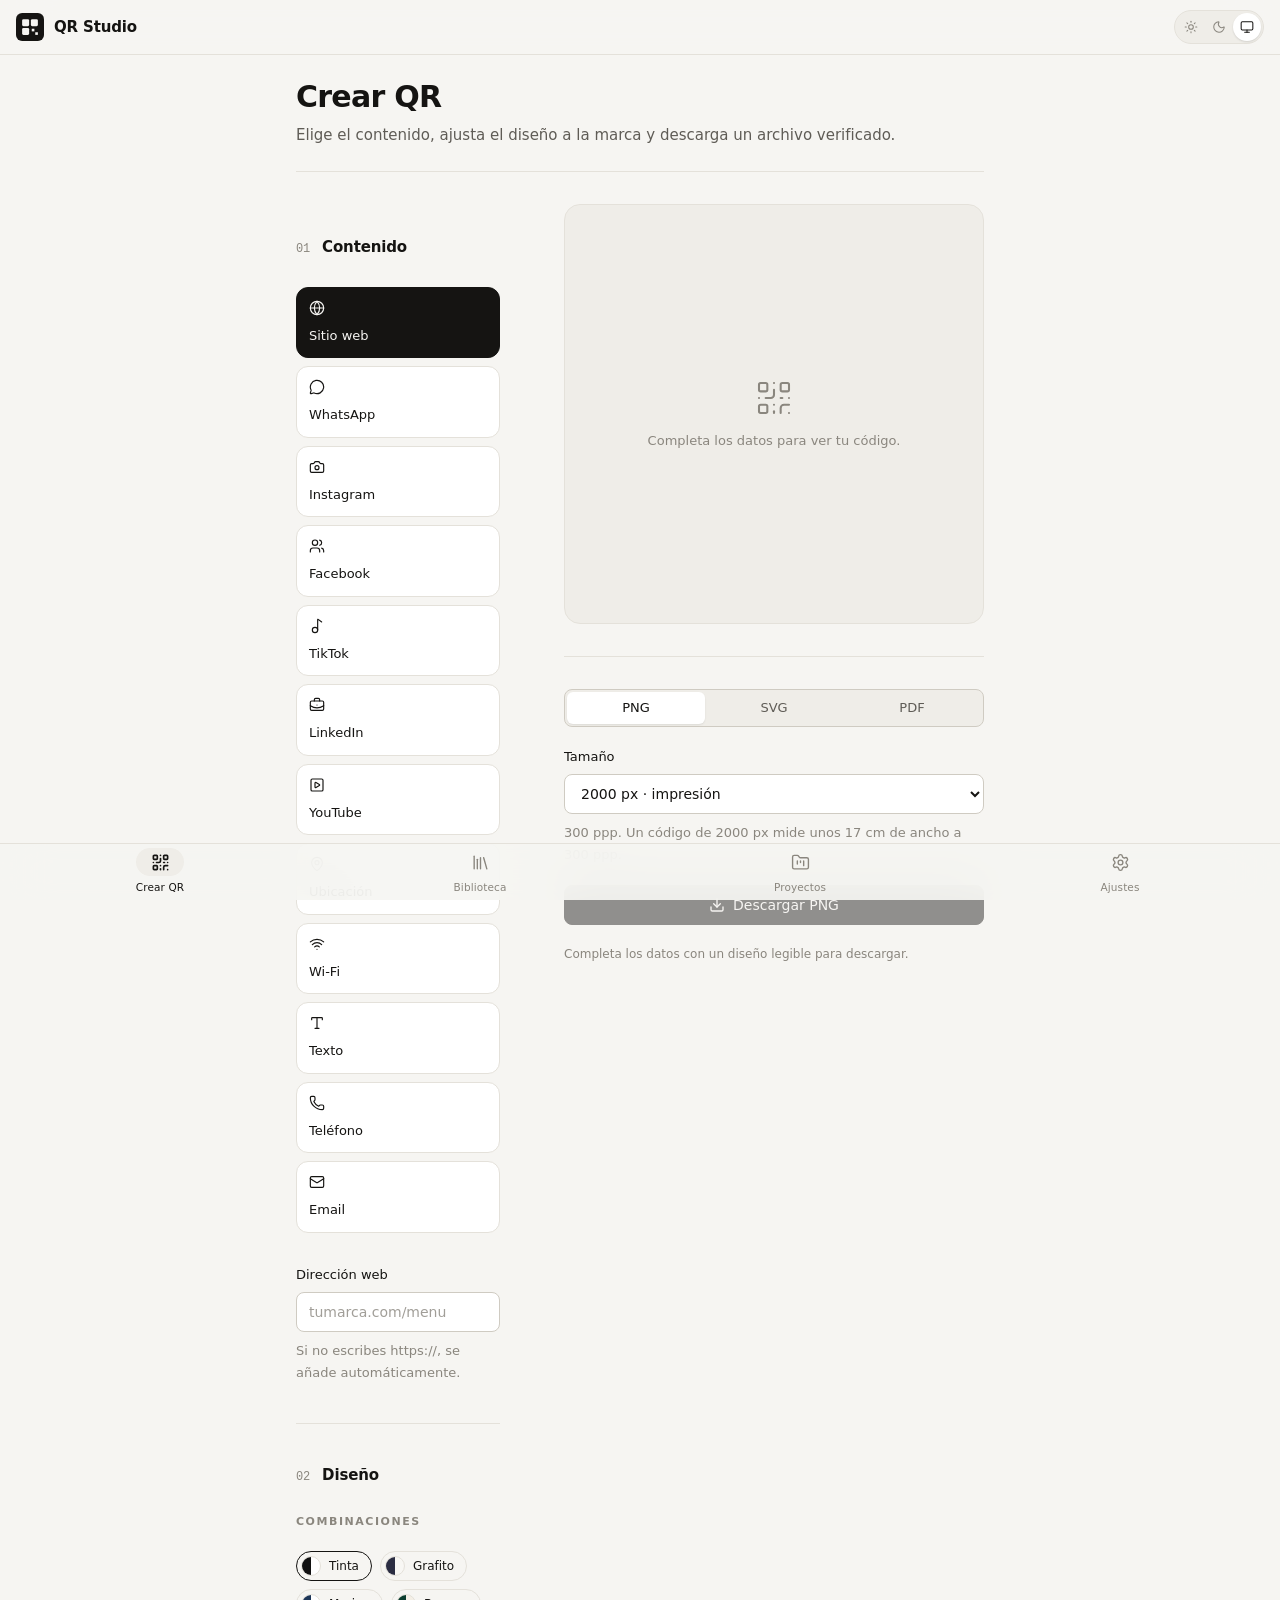
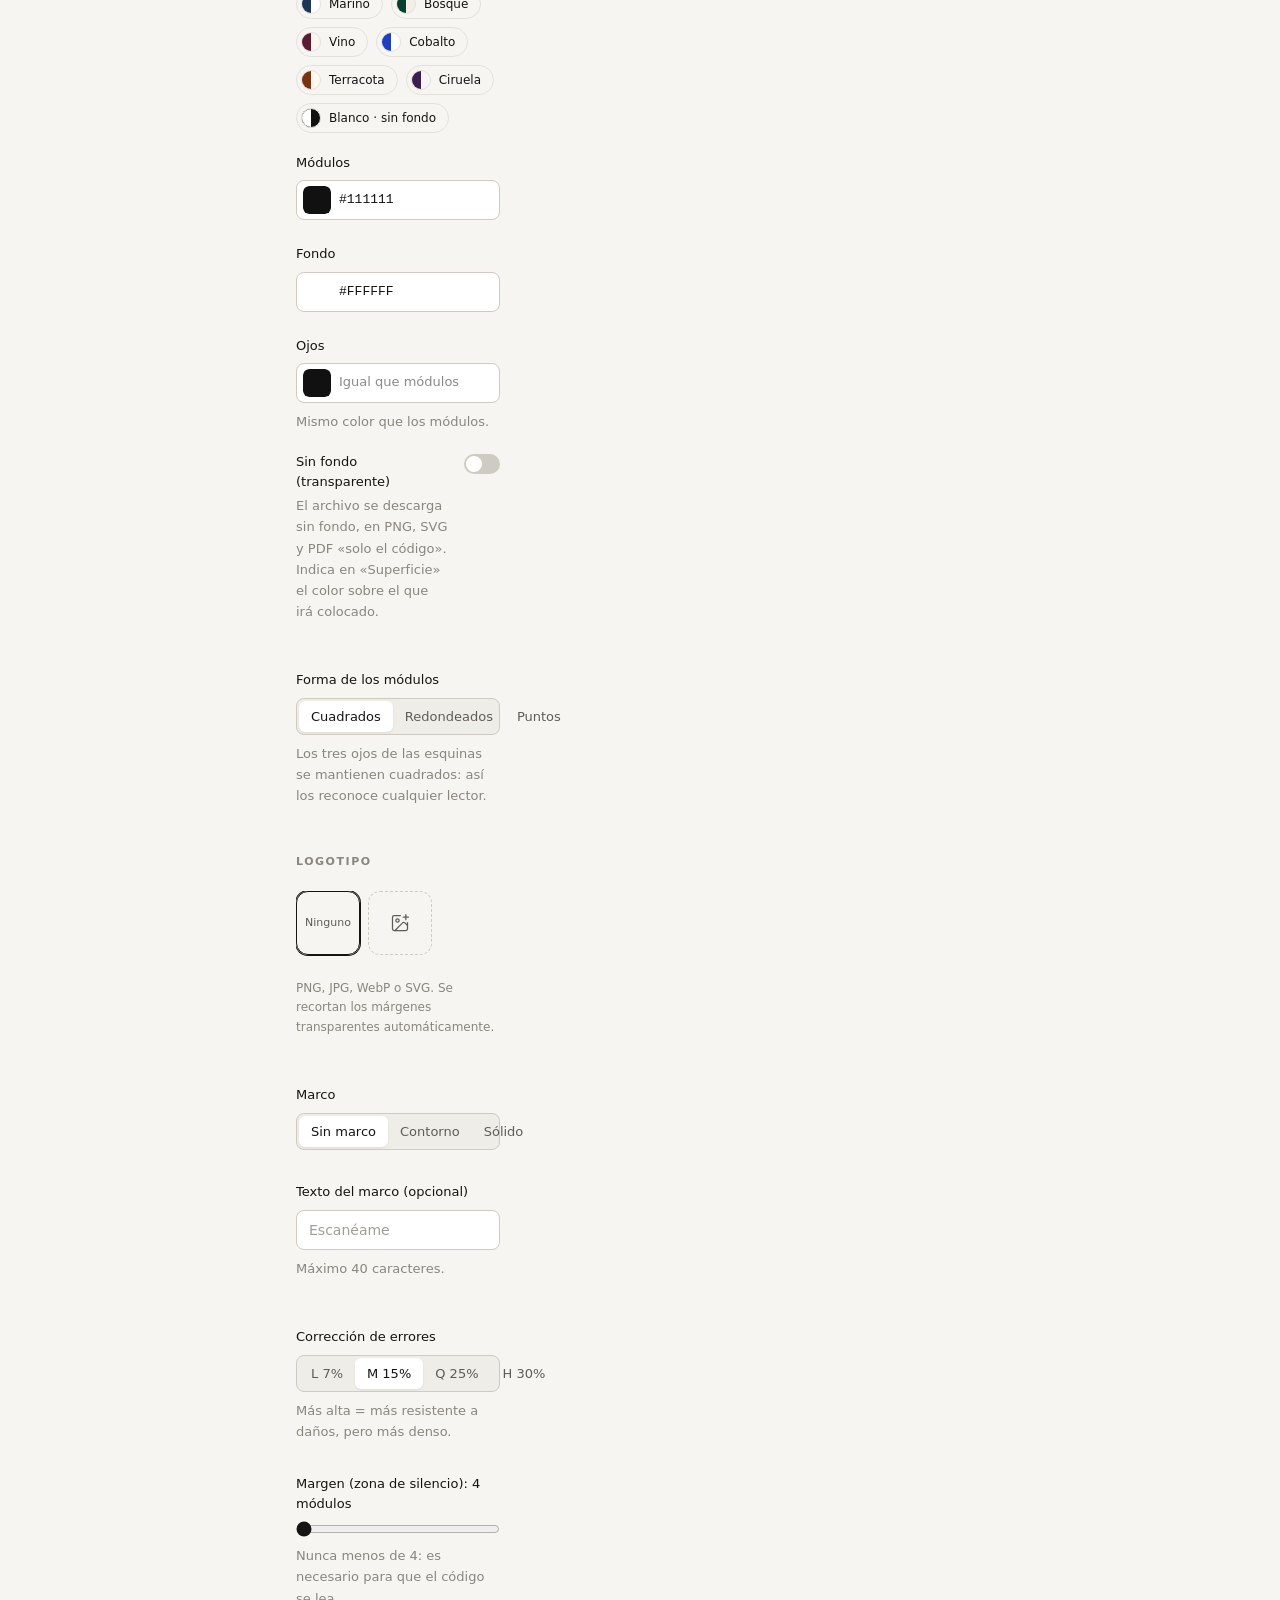
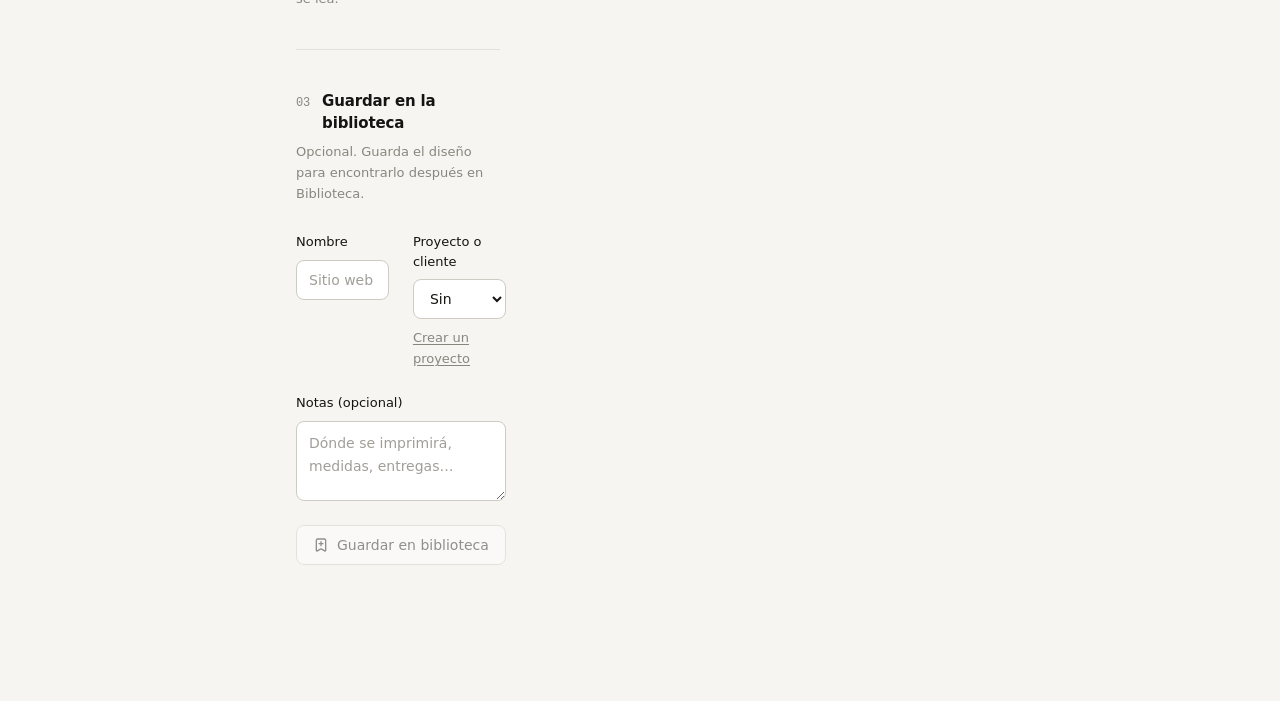
==== app/index.html @ f0e31930 "App de QR Studio para iPhone (versión de prueba instalable desde Safari) Co-Authored-By: Claude Opus" ====
<!doctype html>
<html lang="es">
  <head>
    <meta charset="UTF-8" />
    <link rel="icon" type="image/svg+xml" href="./favicon.svg" />
    <meta name="viewport" content="width=device-width, initial-scale=1.0, viewport-fit=cover" />
    <meta name="color-scheme" content="light dark" />
    <title>QR Studio</title>
    <meta name="description" content="Crea códigos QR profesionales con el estilo de tu marca." />
    <meta name="robots" content="noindex, nofollow" />
    <link rel="manifest" href="./manifest.webmanifest" />
    <link rel="apple-touch-icon" href="./apple-touch-icon.png" />
    <meta name="apple-mobile-web-app-capable" content="yes" />
    <meta name="mobile-web-app-capable" content="yes" />
    <meta name="apple-mobile-web-app-title" content="QR Studio" />
    <meta name="apple-mobile-web-app-status-bar-style" content="black-translucent" />
    <meta name="theme-color" media="(prefers-color-scheme: light)" content="#f6f5f2" />
    <meta name="theme-color" media="(prefers-color-scheme: dark)" content="#121211" />
    <script>
      // Aplica el tema elegido antes de pintar la página (evita un destello del tema equivocado).
      try {
        var t = localStorage.getItem('qrstudio-theme')
        if (t === 'light' || t === 'dark') document.documentElement.setAttribute('data-theme', t)
      } catch (e) {}
    </script>
    <script type="module" crossorigin src="./assets/index-D40SHPvm.js"></script>
    <link rel="stylesheet" crossorigin href="./assets/index-D_9fy-yi.css">
  </head>
  <body>
    <div id="root"></div>
    <script>
      if ('serviceWorker' in navigator) addEventListener('load', function () { navigator.serviceWorker.register('./sw.js') })
    </script>
  </body>
</html>
---- app/assets/index-D_9fy-yi.css ----
/*! tailwindcss v4.3.5 | MIT License | https://tailwindcss.com */
@layer properties{@supports (((-webkit-hyphens:none)) and (not (margin-trim:block))) or ((-moz-orient:inline) and (not (color:rgb(from red r g b)))){*,:before,:after,::backdrop{--tw-translate-x:0;--tw-translate-y:0;--tw-translate-z:0;--tw-divide-y-reverse:0;--tw-border-style:solid;--tw-leading:initial;--tw-font-weight:initial;--tw-tracking:initial;--tw-shadow:0 0 #0000;--tw-shadow-color:initial;--tw-shadow-alpha:100%;--tw-inset-shadow:0 0 #0000;--tw-inset-shadow-color:initial;--tw-inset-shadow-alpha:100%;--tw-ring-color:initial;--tw-ring-shadow:0 0 #0000;--tw-inset-ring-color:initial;--tw-inset-ring-shadow:0 0 #0000;--tw-ring-inset:initial;--tw-ring-offset-width:0px;--tw-ring-offset-color:#fff;--tw-ring-offset-shadow:0 0 #0000;--tw-outline-style:solid;--tw-backdrop-blur:initial;--tw-backdrop-brightness:initial;--tw-backdrop-contrast:initial;--tw-backdrop-grayscale:initial;--tw-backdrop-hue-rotate:initial;--tw-backdrop-invert:initial;--tw-backdrop-opacity:initial;--tw-backdrop-saturate:initial;--tw-backdrop-sepia:initial;--tw-duration:initial}}}@layer theme{:root,:host{--font-sans:"Segoe UI Variable Text", "Segoe UI", ui-sans-serif, system-ui, -apple-system, sans-serif;--font-mono:"Cascadia Mono", ui-monospace, "SF Mono", Consolas, monospace;--color-black:#000;--color-white:#fff;--spacing:.25rem;--container-sm:24rem;--container-md:28rem;--container-2xl:42rem;--text-xs:.75rem;--text-xs--line-height:calc(1 / .75);--text-sm:.875rem;--text-sm--line-height:calc(1.25 / .875);--text-lg:1.125rem;--text-lg--line-height:calc(1.75 / 1.125);--text-3xl:1.875rem;--text-3xl--line-height:calc(2.25 / 1.875);--text-4xl:2.25rem;--text-4xl--line-height:calc(2.5 / 2.25);--text-5xl:3rem;--text-5xl--line-height:1;--font-weight-normal:400;--font-weight-medium:500;--font-weight-semibold:600;--tracking-wide:.025em;--leading-snug:1.375;--leading-relaxed:1.625;--radius-md:.375rem;--radius-lg:.5rem;--radius-xl:.75rem;--radius-2xl:1rem;--animate-spin:spin 1s linear infinite;--animate-pulse:pulse 2s cubic-bezier(.4, 0, .6, 1) infinite;--blur-xl:24px;--default-transition-duration:.15s;--default-transition-timing-function:cubic-bezier(.4, 0, .2, 1);--default-font-family:var(--font-sans);--default-mono-font-family:var(--font-mono);--font-display:"Segoe UI Variable Display", "Segoe UI", ui-sans-serif, system-ui, -apple-system, sans-serif;--color-canvas:#f6f5f2;--color-surface:#fff;--color-sunken:#efede8;--color-ink:#151412;--color-ink-muted:#5f5c56;--color-ink-subtle:#8a867e;--color-line:#e4e1da;--color-line-strong:#cfcbc2;--color-accent:#2f4bdb;--color-ok:#1f7a4d;--color-ok-soft:#e6f2ec;--color-warn:#96520a;--color-warn-soft:#fbf0e0;--color-danger:#b42318;--color-danger-soft:#fbe9e7}}@layer base{*,:after,:before,::backdrop{box-sizing:border-box;border:0 solid;margin:0;padding:0}::file-selector-button{box-sizing:border-box;border:0 solid;margin:0;padding:0}html,:host{-webkit-text-size-adjust:100%;tab-size:4;line-height:1.5;font-family:var(--default-font-family,-apple-system, BlinkMacSystemFont, "Segoe UI", Roboto, "Helvetica Neue", "Noto Sans", Arial, sans-serif, "Apple Color Emoji", "Segoe UI Emoji", "Segoe UI Symbol", "Noto Color Emoji");font-feature-settings:var(--default-font-feature-settings,normal);font-variation-settings:var(--default-font-variation-settings,normal);-webkit-tap-highlight-color:transparent}hr{height:0;color:inherit;border-top-width:1px}abbr:where([title]){-webkit-text-decoration:underline dotted;text-decoration:underline dotted}h1,h2,h3,h4,h5,h6{font-size:inherit;font-weight:inherit}a{color:inherit;-webkit-text-decoration:inherit;-webkit-text-decoration:inherit;-webkit-text-decoration:inherit;-webkit-text-decoration:inherit;text-decoration:inherit}b,strong{font-weight:bolder}code,kbd,samp,pre{font-family:var(--default-mono-font-family,ui-monospace, SFMono-Regular, Menlo, Monaco, Consolas, "Liberation Mono", "Courier New", monospace);font-feature-settings:var(--default-mono-font-feature-settings,normal);font-variation-settings:var(--default-mono-font-variation-settings,normal);font-size:1em}small{font-size:80%}sub,sup{vertical-align:baseline;font-size:75%;line-height:0;position:relative}sub{bottom:-.25em}sup{top:-.5em}table{text-indent:0;border-color:inherit;border-collapse:collapse}:-moz-focusring:where(:not(iframe)){outline:auto}progress{vertical-align:baseline}summary{display:list-item}ol,ul,menu{list-style:none}img,svg,video,canvas,audio,iframe,embed,object{vertical-align:middle;display:block}img,video{max-width:100%;height:auto}button,input,select,optgroup,textarea{font:inherit;font-feature-settings:inherit;font-variation-settings:inherit;letter-spacing:inherit;color:inherit;opacity:1;background-color:#0000;border-radius:0}::file-selector-button{font:inherit;font-feature-settings:inherit;font-variation-settings:inherit;letter-spacing:inherit;color:inherit;opacity:1;background-color:#0000;border-radius:0}:where(select:is([multiple],[size])) optgroup{font-weight:bolder}:where(select:is([multiple],[size])) optgroup option{padding-inline-start:20px}::file-selector-button{margin-inline-end:4px}::placeholder{opacity:1}@supports (not ((-webkit-appearance:-apple-pay-button))) or (contain-intrinsic-size:1px){::placeholder{color:currentColor}@supports (color:color-mix(in lab, red, red)){::placeholder{color:color-mix(in oklab, currentcolor 50%, transparent)}}}textarea{resize:vertical}::-webkit-search-decoration{-webkit-appearance:none}::-webkit-date-and-time-value{min-height:1lh;text-align:inherit}::-webkit-datetime-edit{display:inline-flex}::-webkit-datetime-edit-fields-wrapper{padding:0}::-webkit-datetime-edit{padding-block:0}::-webkit-datetime-edit-year-field{padding-block:0}::-webkit-datetime-edit-month-field{padding-block:0}::-webkit-datetime-edit-day-field{padding-block:0}::-webkit-datetime-edit-hour-field{padding-block:0}::-webkit-datetime-edit-minute-field{padding-block:0}::-webkit-datetime-edit-second-field{padding-block:0}::-webkit-datetime-edit-millisecond-field{padding-block:0}::-webkit-datetime-edit-meridiem-field{padding-block:0}::-webkit-calendar-picker-indicator{line-height:1}:-moz-ui-invalid{box-shadow:none}button,input:where([type=button],[type=reset],[type=submit]){appearance:button}::file-selector-button{appearance:button}::-webkit-inner-spin-button{height:auto}::-webkit-outer-spin-button{height:auto}[hidden]:where(:not([hidden=until-found])){display:none!important}}@layer components;@layer utilities{.pointer-events-auto{pointer-events:auto}.pointer-events-none{pointer-events:none}.absolute{position:absolute}.fixed{position:fixed}.relative{position:relative}.static{position:static}.sticky{position:sticky}.inset-x-0{inset-inline:0}.inset-x-4{inset-inline:calc(var(--spacing) * 4)}.inset-y-0{inset-block:0}.-top-1{top:calc(var(--spacing) * -1)}.top-0{top:0}.top-0\.5{top:calc(var(--spacing) * .5)}.top-1\/2{top:50%}.top-3{top:calc(var(--spacing) * 3)}.-right-1{right:calc(var(--spacing) * -1)}.right-3{right:calc(var(--spacing) * 3)}.right-4{right:calc(var(--spacing) * 4)}.bottom-0{bottom:0}.bottom-3{bottom:calc(var(--spacing) * 3)}.bottom-4{bottom:calc(var(--spacing) * 4)}.left-0{left:0}.left-1\/2{left:50%}.left-3{left:calc(var(--spacing) * 3)}.z-20{z-index:20}.z-30{z-index:30}.z-50{z-index:50}.col-span-2{grid-column:span 2/span 2}.m-auto{margin:auto}.mx-auto{margin-inline:auto}.mt-0\.5{margin-top:calc(var(--spacing) * .5)}.mt-1{margin-top:var(--spacing)}.mt-1\.5{margin-top:calc(var(--spacing) * 1.5)}.mt-2{margin-top:calc(var(--spacing) * 2)}.mt-3{margin-top:calc(var(--spacing) * 3)}.mt-4{margin-top:calc(var(--spacing) * 4)}.mt-5{margin-top:calc(var(--spacing) * 5)}.mt-6{margin-top:calc(var(--spacing) * 6)}.mt-auto{margin-top:auto}.-mr-2{margin-right:calc(var(--spacing) * -2)}.mb-4{margin-bottom:calc(var(--spacing) * 4)}.mb-7{margin-bottom:calc(var(--spacing) * 7)}.block{display:block}.flex{display:flex}.grid{display:grid}.hidden{display:none}.inline-flex{display:inline-flex}.aspect-square{aspect-ratio:1}.size-3\.5{width:calc(var(--spacing) * 3.5);height:calc(var(--spacing) * 3.5)}.size-4{width:calc(var(--spacing) * 4);height:calc(var(--spacing) * 4)}.size-5{width:calc(var(--spacing) * 5);height:calc(var(--spacing) * 5)}.size-7{width:calc(var(--spacing) * 7);height:calc(var(--spacing) * 7)}.size-10{width:calc(var(--spacing) * 10);height:calc(var(--spacing) * 10)}.size-12{width:calc(var(--spacing) * 12);height:calc(var(--spacing) * 12)}.size-14{width:calc(var(--spacing) * 14);height:calc(var(--spacing) * 14)}.size-16{width:calc(var(--spacing) * 16);height:calc(var(--spacing) * 16)}.size-\[19px\]{width:19px;height:19px}.size-\[88px\]{width:88px;height:88px}.size-full{width:100%;height:100%}.h-2{height:calc(var(--spacing) * 2)}.h-5{height:calc(var(--spacing) * 5)}.h-7{height:calc(var(--spacing) * 7)}.h-8{height:calc(var(--spacing) * 8)}.h-10{height:calc(var(--spacing) * 10)}.h-24{height:calc(var(--spacing) * 24)}.h-full{height:100%}.max-h-\[85vh\]{max-height:85vh}.max-h-full{max-height:100%}.min-h-20{min-height:calc(var(--spacing) * 20)}.min-h-\[56px\]{min-height:56px}.min-h-svh{min-height:100svh}.w-0{width:0}.w-1\/2{width:50%}.w-9{width:calc(var(--spacing) * 9)}.w-12{width:calc(var(--spacing) * 12)}.w-\[calc\(100\%-2rem\)\]{width:calc(100% - 2rem)}.w-full{width:100%}.max-w-2xl{max-width:var(--container-2xl)}.max-w-\[16rem\]{max-width:16rem}.max-w-\[420px\]{max-width:420px}.max-w-\[720px\]{max-width:720px}.max-w-\[1240px\]{max-width:1240px}.max-w-full{max-width:100%}.max-w-md{max-width:var(--container-md)}.max-w-prose{max-width:65ch}.max-w-sm{max-width:var(--container-sm)}.min-w-0{min-width:0}.flex-1{flex:1}.shrink-0{flex-shrink:0}.-translate-x-1\/2{--tw-translate-x:calc(calc(1 / 2 * 100%) * -1);translate:var(--tw-translate-x) var(--tw-translate-y)}.translate-x-0\.5{--tw-translate-x:calc(var(--spacing) * .5);translate:var(--tw-translate-x) var(--tw-translate-y)}.translate-x-4\.5{--tw-translate-x:calc(var(--spacing) * 4.5);translate:var(--tw-translate-x) var(--tw-translate-y)}.-translate-y-1\/2{--tw-translate-y:calc(calc(1 / 2 * 100%) * -1);translate:var(--tw-translate-x) var(--tw-translate-y)}.rotate-180{rotate:180deg}.animate-pulse{animation:var(--animate-pulse)}.animate-spin{animation:var(--animate-spin)}.cursor-not-allowed{cursor:not-allowed}.scroll-mt-20{scroll-margin-top:calc(var(--spacing) * 20)}.grid-cols-2{grid-template-columns:repeat(2,minmax(0,1fr))}.grid-cols-3{grid-template-columns:repeat(3,minmax(0,1fr))}.grid-cols-4{grid-template-columns:repeat(4,minmax(0,1fr))}.grid-cols-\[56px_minmax\(0\,1fr\)\]{grid-template-columns:56px minmax(0,1fr)}.grid-cols-\[110px_minmax\(0\,1fr\)\]{grid-template-columns:110px minmax(0,1fr)}.grid-cols-\[auto_minmax\(0\,1fr\)\]{grid-template-columns:auto minmax(0,1fr)}.grid-cols-\[minmax\(0\,1fr\)\]{grid-template-columns:minmax(0,1fr)}.grid-cols-\[minmax\(0\,1fr\)_auto\]{grid-template-columns:minmax(0,1fr) auto}.grid-cols-\[repeat\(auto-fill\,minmax\(104px\,1fr\)\)\]{grid-template-columns:repeat(auto-fill,minmax(104px,1fr))}.grid-cols-\[repeat\(auto-fill\,minmax\(168px\,1fr\)\)\]{grid-template-columns:repeat(auto-fill,minmax(168px,1fr))}.flex-col{flex-direction:column}.flex-wrap{flex-wrap:wrap}.place-items-center{place-items:center}.content-start{align-content:flex-start}.items-baseline{align-items:baseline}.items-center{align-items:center}.items-end{align-items:flex-end}.items-start{align-items:flex-start}.justify-between{justify-content:space-between}.justify-center{justify-content:center}.justify-end{justify-content:flex-end}.justify-items-center{justify-items:center}.gap-0{gap:0}.gap-1{gap:var(--spacing)}.gap-1\.5{gap:calc(var(--spacing) * 1.5)}.gap-2{gap:calc(var(--spacing) * 2)}.gap-2\.5{gap:calc(var(--spacing) * 2.5)}.gap-3{gap:calc(var(--spacing) * 3)}.gap-4{gap:calc(var(--spacing) * 4)}.gap-5{gap:calc(var(--spacing) * 5)}.gap-6{gap:calc(var(--spacing) * 6)}.gap-8{gap:calc(var(--spacing) * 8)}.gap-10{gap:calc(var(--spacing) * 10)}.gap-12{gap:calc(var(--spacing) * 12)}.gap-\[3px\]{gap:3px}.gap-px{gap:1px}.gap-x-2{column-gap:calc(var(--spacing) * 2)}.gap-x-4{column-gap:calc(var(--spacing) * 4)}.gap-x-5{column-gap:calc(var(--spacing) * 5)}.gap-x-6{column-gap:calc(var(--spacing) * 6)}.gap-x-8{column-gap:calc(var(--spacing) * 8)}.gap-y-1{row-gap:var(--spacing)}.gap-y-3{row-gap:calc(var(--spacing) * 3)}.gap-y-4{row-gap:calc(var(--spacing) * 4)}.gap-y-6{row-gap:calc(var(--spacing) * 6)}.gap-y-8{row-gap:calc(var(--spacing) * 8)}:where(.divide-y>:not(:last-child)){--tw-divide-y-reverse:0;border-bottom-style:var(--tw-border-style);border-top-style:var(--tw-border-style);border-top-width:calc(1px * var(--tw-divide-y-reverse));border-bottom-width:calc(1px * calc(1 - var(--tw-divide-y-reverse)))}:where(.divide-line>:not(:last-child)){border-color:var(--color-line)}.truncate{text-overflow:ellipsis;white-space:nowrap;overflow:hidden}.overflow-hidden{overflow:hidden}.overflow-x-auto{overflow-x:auto}.overflow-y-auto{overflow-y:auto}.rounded{border-radius:.25rem}.rounded-2xl{border-radius:var(--radius-2xl)}.rounded-full{border-radius:2147483647px}.rounded-lg{border-radius:var(--radius-lg)}.rounded-md{border-radius:var(--radius-md)}.rounded-xl{border-radius:var(--radius-xl)}.rounded-t-\[2px\]{border-top-left-radius:2px;border-top-right-radius:2px}.border{border-style:var(--tw-border-style);border-width:1px}.border-2{border-style:var(--tw-border-style);border-width:2px}.border-y{border-block-style:var(--tw-border-style);border-block-width:1px}.border-t{border-top-style:var(--tw-border-style);border-top-width:1px}.border-b{border-bottom-style:var(--tw-border-style);border-bottom-width:1px}.border-dashed{--tw-border-style:dashed;border-style:dashed}.border-canvas{border-color:var(--color-canvas)}.border-danger{border-color:var(--color-danger)}.border-danger\/30{border-color:#b423184d}@supports (color:color-mix(in lab, red, red)){.border-danger\/30{border-color:color-mix(in oklab, var(--color-danger) 30%, transparent)}}.border-ink{border-color:var(--color-ink)}.border-line{border-color:var(--color-line)}.border-line-strong{border-color:var(--color-line-strong)}.border-transparent{border-color:#0000}.bg-black\/45{background-color:#00000073}@supports (color:color-mix(in lab, red, red)){.bg-black\/45{background-color:color-mix(in oklab, var(--color-black) 45%, transparent)}}.bg-canvas\/85{background-color:#f6f5f2d9}@supports (color:color-mix(in lab, red, red)){.bg-canvas\/85{background-color:color-mix(in oklab, var(--color-canvas) 85%, transparent)}}.bg-canvas\/90{background-color:#f6f5f2e6}@supports (color:color-mix(in lab, red, red)){.bg-canvas\/90{background-color:color-mix(in oklab, var(--color-canvas) 90%, transparent)}}.bg-danger-soft{background-color:var(--color-danger-soft)}.bg-ink{background-color:var(--color-ink)}.bg-ink\/80{background-color:#151412cc}@supports (color:color-mix(in lab, red, red)){.bg-ink\/80{background-color:color-mix(in oklab, var(--color-ink) 80%, transparent)}}.bg-line{background-color:var(--color-line)}.bg-line-strong{background-color:var(--color-line-strong)}.bg-ok{background-color:var(--color-ok)}.bg-ok-soft{background-color:var(--color-ok-soft)}.bg-sunken{background-color:var(--color-sunken)}.bg-surface{background-color:var(--color-surface)}.bg-transparent{background-color:#0000}.bg-warn{background-color:var(--color-warn)}.bg-warn-soft{background-color:var(--color-warn-soft)}.bg-white{background-color:var(--color-white)}.fill-canvas{fill:var(--color-canvas)}.fill-ink{fill:var(--color-ink)}.object-contain{object-fit:contain}.p-0{padding:0}.p-0\.5{padding:calc(var(--spacing) * .5)}.p-1{padding:var(--spacing)}.p-1\.5{padding:calc(var(--spacing) * 1.5)}.p-2{padding:calc(var(--spacing) * 2)}.p-8{padding:calc(var(--spacing) * 8)}.px-1{padding-inline:var(--spacing)}.px-1\.5{padding-inline:calc(var(--spacing) * 1.5)}.px-2\.5{padding-inline:calc(var(--spacing) * 2.5)}.px-3{padding-inline:calc(var(--spacing) * 3)}.px-3\.5{padding-inline:calc(var(--spacing) * 3.5)}.px-4{padding-inline:calc(var(--spacing) * 4)}.px-5{padding-inline:calc(var(--spacing) * 5)}.px-6{padding-inline:calc(var(--spacing) * 6)}.py-0\.5{padding-block:calc(var(--spacing) * .5)}.py-1{padding-block:var(--spacing)}.py-1\.5{padding-block:calc(var(--spacing) * 1.5)}.py-2{padding-block:calc(var(--spacing) * 2)}.py-2\.5{padding-block:calc(var(--spacing) * 2.5)}.py-3{padding-block:calc(var(--spacing) * 3)}.py-3\.5{padding-block:calc(var(--spacing) * 3.5)}.py-4{padding-block:calc(var(--spacing) * 4)}.py-8{padding-block:calc(var(--spacing) * 8)}.py-10{padding-block:calc(var(--spacing) * 10)}.py-16{padding-block:calc(var(--spacing) * 16)}.pt-5{padding-top:calc(var(--spacing) * 5)}.pt-6{padding-top:calc(var(--spacing) * 6)}.pt-8{padding-top:calc(var(--spacing) * 8)}.pr-1{padding-right:var(--spacing)}.pr-3{padding-right:calc(var(--spacing) * 3)}.pr-8{padding-right:calc(var(--spacing) * 8)}.pb-1{padding-bottom:var(--spacing)}.pb-2{padding-bottom:calc(var(--spacing) * 2)}.pb-5{padding-bottom:calc(var(--spacing) * 5)}.pb-6{padding-bottom:calc(var(--spacing) * 6)}.pl-1{padding-left:var(--spacing)}.pl-1\.5{padding-left:calc(var(--spacing) * 1.5)}.pl-9{padding-left:calc(var(--spacing) * 9)}.text-center{text-align:center}.text-left{text-align:left}.text-right{text-align:right}.font-display{font-family:var(--font-display)}.font-mono{font-family:var(--font-mono)}.text-3xl{font-size:var(--text-3xl);line-height:var(--tw-leading,var(--text-3xl--line-height))}.text-4xl{font-size:var(--text-4xl);line-height:var(--tw-leading,var(--text-4xl--line-height))}.text-5xl{font-size:var(--text-5xl);line-height:var(--tw-leading,var(--text-5xl--line-height))}.text-lg{font-size:var(--text-lg);line-height:var(--tw-leading,var(--text-lg--line-height))}.text-sm{font-size:var(--text-sm);line-height:var(--tw-leading,var(--text-sm--line-height))}.text-xs{font-size:var(--text-xs);line-height:var(--tw-leading,var(--text-xs--line-height))}.text-\[10\.5px\]{font-size:10.5px}.text-\[11px\]{font-size:11px}.text-\[12px\]{font-size:12px}.text-\[13px\]{font-size:13px}.text-\[14px\]{font-size:14px}.text-\[15px\]{font-size:15px}.leading-relaxed{--tw-leading:var(--leading-relaxed);line-height:var(--leading-relaxed)}.leading-snug{--tw-leading:var(--leading-snug);line-height:var(--leading-snug)}.font-medium{--tw-font-weight:var(--font-weight-medium);font-weight:var(--font-weight-medium)}.font-normal{--tw-font-weight:var(--font-weight-normal);font-weight:var(--font-weight-normal)}.font-semibold{--tw-font-weight:var(--font-weight-semibold);font-weight:var(--font-weight-semibold)}.tracking-\[-0\.01em\]{--tw-tracking:-.01em;letter-spacing:-.01em}.tracking-\[-0\.03em\]{--tw-tracking:-.03em;letter-spacing:-.03em}.tracking-\[-0\.015em\]{--tw-tracking:-.015em;letter-spacing:-.015em}.tracking-\[-0\.025em\]{--tw-tracking:-.025em;letter-spacing:-.025em}.tracking-\[0\.01em\]{--tw-tracking:.01em;letter-spacing:.01em}.tracking-\[0\.14em\]{--tw-tracking:.14em;letter-spacing:.14em}.tracking-wide{--tw-tracking:var(--tracking-wide);letter-spacing:var(--tracking-wide)}.text-balance{text-wrap:balance}.text-pretty{text-wrap:pretty}.break-all{word-break:break-all}.whitespace-nowrap{white-space:nowrap}.text-canvas{color:var(--color-canvas)}.text-danger{color:var(--color-danger)}.text-ink{color:var(--color-ink)}.text-ink-muted{color:var(--color-ink-muted)}.text-ink-subtle{color:var(--color-ink-subtle)}.text-ok{color:var(--color-ok)}.text-warn{color:var(--color-warn)}.text-white{color:var(--color-white)}.uppercase{text-transform:uppercase}.underline{text-decoration-line:underline}.underline-offset-2{text-underline-offset:2px}.opacity-30{opacity:.3}.opacity-40{opacity:.4}.opacity-60{opacity:.6}.shadow-\[0_1px_2px_rgb\(0_0_0\/0\.08\)\]{--tw-shadow:0 1px 2px var(--tw-shadow-color,#00000014);box-shadow:var(--tw-inset-shadow), var(--tw-inset-ring-shadow), var(--tw-ring-offset-shadow), var(--tw-ring-shadow), var(--tw-shadow)}.shadow-\[0_1px_2px_rgb\(0_0_0\/0\.12\)\]{--tw-shadow:0 1px 2px var(--tw-shadow-color,#0000001f);box-shadow:var(--tw-inset-shadow), var(--tw-inset-ring-shadow), var(--tw-ring-offset-shadow), var(--tw-ring-shadow), var(--tw-shadow)}.shadow-\[0_8px_24px_rgb\(0_0_0\/0\.12\)\]{--tw-shadow:0 8px 24px var(--tw-shadow-color,#0000001f);box-shadow:var(--tw-inset-shadow), var(--tw-inset-ring-shadow), var(--tw-ring-offset-shadow), var(--tw-ring-shadow), var(--tw-shadow)}.shadow-\[0_8px_24px_rgba\(0\,0\,0\,0\.18\)\]{--tw-shadow:0 8px 24px var(--tw-shadow-color,#0000002e);box-shadow:var(--tw-inset-shadow), var(--tw-inset-ring-shadow), var(--tw-ring-offset-shadow), var(--tw-ring-shadow), var(--tw-shadow)}.shadow-\[0_24px_60px_rgb\(0_0_0\/0\.18\)\]{--tw-shadow:0 24px 60px var(--tw-shadow-color,#0000002e);box-shadow:var(--tw-inset-shadow), var(--tw-inset-ring-shadow), var(--tw-ring-offset-shadow), var(--tw-ring-shadow), var(--tw-shadow)}.ring-1{--tw-ring-shadow:var(--tw-ring-inset, ) 0 0 0 calc(1px + var(--tw-ring-offset-width)) var(--tw-ring-color,currentcolor);box-shadow:var(--tw-inset-shadow), var(--tw-inset-ring-shadow), var(--tw-ring-offset-shadow), var(--tw-ring-shadow), var(--tw-shadow)}.ring-ink{--tw-ring-color:var(--color-ink)}.outline{outline-style:var(--tw-outline-style);outline-width:1px}.backdrop-blur{--tw-backdrop-blur:blur(8px);-webkit-backdrop-filter:var(--tw-backdrop-blur, ) var(--tw-backdrop-brightness, ) var(--tw-backdrop-contrast, ) var(--tw-backdrop-grayscale, ) var(--tw-backdrop-hue-rotate, ) var(--tw-backdrop-invert, ) var(--tw-backdrop-opacity, ) var(--tw-backdrop-saturate, ) var(--tw-backdrop-sepia, );backdrop-filter:var(--tw-backdrop-blur, ) var(--tw-backdrop-brightness, ) var(--tw-backdrop-contrast, ) var(--tw-backdrop-grayscale, ) var(--tw-backdrop-hue-rotate, ) var(--tw-backdrop-invert, ) var(--tw-backdrop-opacity, ) var(--tw-backdrop-saturate, ) var(--tw-backdrop-sepia, )}.backdrop-blur-xl{--tw-backdrop-blur:blur(var(--blur-xl));-webkit-backdrop-filter:var(--tw-backdrop-blur, ) var(--tw-backdrop-brightness, ) var(--tw-backdrop-contrast, ) var(--tw-backdrop-grayscale, ) var(--tw-backdrop-hue-rotate, ) var(--tw-backdrop-invert, ) var(--tw-backdrop-opacity, ) var(--tw-backdrop-saturate, ) var(--tw-backdrop-sepia, );backdrop-filter:var(--tw-backdrop-blur, ) var(--tw-backdrop-brightness, ) var(--tw-backdrop-contrast, ) var(--tw-backdrop-grayscale, ) var(--tw-backdrop-hue-rotate, ) var(--tw-backdrop-invert, ) var(--tw-backdrop-opacity, ) var(--tw-backdrop-saturate, ) var(--tw-backdrop-sepia, )}.transition-colors{transition-property:color,background-color,border-color,outline-color,text-decoration-color,fill,stroke,--tw-gradient-from,--tw-gradient-via,--tw-gradient-to;transition-timing-function:var(--tw-ease,var(--default-transition-timing-function));transition-duration:var(--tw-duration,var(--default-transition-duration))}.transition-opacity{transition-property:opacity;transition-timing-function:var(--tw-ease,var(--default-transition-timing-function));transition-duration:var(--tw-duration,var(--default-transition-duration))}.transition-transform{transition-property:transform,translate,scale,rotate;transition-timing-function:var(--tw-ease,var(--default-transition-timing-function));transition-duration:var(--tw-duration,var(--default-transition-duration))}.duration-200{--tw-duration:.2s;transition-duration:.2s}.outline-none{--tw-outline-style:none;outline-style:none}@media (hover:hover){:is(:where(.group):hover .group-hover\:underline){text-decoration-line:underline}:is(:where(.group):hover .group-hover\:underline-offset-2){text-underline-offset:2px}}.placeholder\:font-sans::placeholder{font-family:var(--font-sans)}.placeholder\:text-ink-subtle\/80::placeholder{color:#8a867ecc}@supports (color:color-mix(in lab, red, red)){.placeholder\:text-ink-subtle\/80::placeholder{color:color-mix(in oklab, var(--color-ink-subtle) 80%, transparent)}}.placeholder\:normal-case::placeholder{text-transform:none}.backdrop\:bg-ink\/40::backdrop{background-color:#15141266}@supports (color:color-mix(in lab, red, red)){.backdrop\:bg-ink\/40::backdrop{background-color:color-mix(in oklab, var(--color-ink) 40%, transparent)}}.backdrop\:backdrop-blur-\[2px\]::backdrop{--tw-backdrop-blur:blur(2px);-webkit-backdrop-filter:var(--tw-backdrop-blur, ) var(--tw-backdrop-brightness, ) var(--tw-backdrop-contrast, ) var(--tw-backdrop-grayscale, ) var(--tw-backdrop-hue-rotate, ) var(--tw-backdrop-invert, ) var(--tw-backdrop-opacity, ) var(--tw-backdrop-saturate, ) var(--tw-backdrop-sepia, );backdrop-filter:var(--tw-backdrop-blur, ) var(--tw-backdrop-brightness, ) var(--tw-backdrop-contrast, ) var(--tw-backdrop-grayscale, ) var(--tw-backdrop-hue-rotate, ) var(--tw-backdrop-invert, ) var(--tw-backdrop-opacity, ) var(--tw-backdrop-saturate, ) var(--tw-backdrop-sepia, )}.first\:pt-8:first-child{padding-top:calc(var(--spacing) * 8)}.last\:border-b-0:last-child{border-bottom-style:var(--tw-border-style);border-bottom-width:0}.focus-within\:border-accent:focus-within{border-color:var(--color-accent)}.focus-within\:ring-2:focus-within{--tw-ring-shadow:var(--tw-ring-inset, ) 0 0 0 calc(2px + var(--tw-ring-offset-width)) var(--tw-ring-color,currentcolor);box-shadow:var(--tw-inset-shadow), var(--tw-inset-ring-shadow), var(--tw-ring-offset-shadow), var(--tw-ring-shadow), var(--tw-shadow)}.focus-within\:ring-accent\/30:focus-within{--tw-ring-color:#2f4bdb4d}@supports (color:color-mix(in lab, red, red)){.focus-within\:ring-accent\/30:focus-within{--tw-ring-color:color-mix(in oklab, var(--color-accent) 30%, transparent)}}@media (hover:hover){.hover\:border-danger:hover{border-color:var(--color-danger)}.hover\:border-ink-subtle:hover{border-color:var(--color-ink-subtle)}.hover\:border-line-strong:hover{border-color:var(--color-line-strong)}.hover\:bg-ink\/85:hover{background-color:#151412d9}@supports (color:color-mix(in lab, red, red)){.hover\:bg-ink\/85:hover{background-color:color-mix(in oklab, var(--color-ink) 85%, transparent)}}.hover\:bg-sunken:hover{background-color:var(--color-sunken)}.hover\:bg-surface:hover{background-color:var(--color-surface)}.hover\:text-ink:hover{color:var(--color-ink)}.hover\:text-ink-muted:hover{color:var(--color-ink-muted)}}.focus\:border-accent:focus{border-color:var(--color-accent)}.focus\:ring-2:focus{--tw-ring-shadow:var(--tw-ring-inset, ) 0 0 0 calc(2px + var(--tw-ring-offset-width)) var(--tw-ring-color,currentcolor);box-shadow:var(--tw-inset-shadow), var(--tw-inset-ring-shadow), var(--tw-ring-offset-shadow), var(--tw-ring-shadow), var(--tw-shadow)}.focus\:ring-accent\/30:focus{--tw-ring-color:#2f4bdb4d}@supports (color:color-mix(in lab, red, red)){.focus\:ring-accent\/30:focus{--tw-ring-color:color-mix(in oklab, var(--color-accent) 30%, transparent)}}.focus\:outline-none:focus{--tw-outline-style:none;outline-style:none}.focus-visible\:outline-2:focus-visible{outline-style:var(--tw-outline-style);outline-width:2px}.focus-visible\:outline-offset-1:focus-visible{outline-offset:1px}.focus-visible\:outline-offset-2:focus-visible{outline-offset:2px}.focus-visible\:outline-accent:focus-visible{outline-color:var(--color-accent)}.disabled\:cursor-not-allowed:disabled{cursor:not-allowed}.disabled\:opacity-45:disabled{opacity:.45}.disabled\:opacity-50:disabled{opacity:.5}@media (width>=40rem){.sm\:inset-x-auto{inset-inline:auto}.sm\:right-6{right:calc(var(--spacing) * 6)}.sm\:col-span-1{grid-column:span 1/span 1}.sm\:grid-cols-2{grid-template-columns:repeat(2,minmax(0,1fr))}.sm\:grid-cols-3{grid-template-columns:repeat(3,minmax(0,1fr))}.sm\:grid-cols-\[1fr_auto_auto\]{grid-template-columns:1fr auto auto}.sm\:grid-cols-\[56px_minmax\(0\,1fr\)_auto\]{grid-template-columns:56px minmax(0,1fr) auto}.sm\:grid-cols-\[minmax\(0\,1fr\)_auto\]{grid-template-columns:minmax(0,1fr) auto}.sm\:grid-cols-\[minmax\(0\,240px\)_minmax\(0\,1fr\)_64px\]{grid-template-columns:minmax(0,240px) minmax(0,1fr) 64px}.sm\:flex-col{flex-direction:column}.sm\:items-center{align-items:center}.sm\:items-end{align-items:flex-end}.sm\:gap-1\.5{gap:calc(var(--spacing) * 1.5)}.sm\:gap-6{gap:calc(var(--spacing) * 6)}.sm\:px-8{padding-inline:calc(var(--spacing) * 8)}}@media (width>=64rem){.lg\:sticky{position:sticky}.lg\:top-8{top:calc(var(--spacing) * 8)}.lg\:block{display:block}.lg\:flex{display:flex}.lg\:grid{display:grid}.lg\:hidden{display:none}.lg\:h-svh{height:100svh}.lg\:w-40{width:calc(var(--spacing) * 40)}.lg\:w-52{width:calc(var(--spacing) * 52)}.lg\:grid-cols-\[232px_minmax\(0\,1fr\)\]{grid-template-columns:232px minmax(0,1fr)}.lg\:grid-cols-\[380px_minmax\(0\,1fr\)\]{grid-template-columns:380px minmax(0,1fr)}.lg\:grid-cols-\[minmax\(0\,1fr\)_360px\]{grid-template-columns:minmax(0,1fr) 360px}.lg\:grid-cols-\[minmax\(0\,1fr\)_auto_auto_auto\]{grid-template-columns:minmax(0,1fr) auto auto auto}.lg\:flex-col{flex-direction:column}.lg\:items-center{align-items:center}.lg\:gap-0\.5{gap:calc(var(--spacing) * .5)}.lg\:gap-14{gap:calc(var(--spacing) * 14)}.lg\:self-start{align-self:flex-start}.lg\:overflow-visible{overflow:visible}.lg\:border-r{border-right-style:var(--tw-border-style);border-right-width:1px}.lg\:border-b-0{border-bottom-style:var(--tw-border-style);border-bottom-width:0}.lg\:bg-canvas{background-color:var(--color-canvas)}.lg\:px-3{padding-inline:calc(var(--spacing) * 3)}.lg\:px-5{padding-inline:calc(var(--spacing) * 5)}.lg\:px-10{padding-inline:calc(var(--spacing) * 10)}.lg\:py-10{padding-block:calc(var(--spacing) * 10)}.lg\:pt-6{padding-top:calc(var(--spacing) * 6)}.lg\:pb-0{padding-bottom:0}.lg\:pb-8{padding-bottom:calc(var(--spacing) * 8)}}@media (width>=80rem){.xl\:grid-cols-\[420px_minmax\(0\,1fr\)\]{grid-template-columns:420px minmax(0,1fr)}.xl\:grid-cols-\[minmax\(0\,1fr\)_420px\]{grid-template-columns:minmax(0,1fr) 420px}.xl\:gap-16{gap:calc(var(--spacing) * 16)}}.\[\&_svg\]\:size-full svg{width:100%;height:100%}}:root{--lightningcss-light:initial;--lightningcss-dark: ;color-scheme:light}@media (prefers-color-scheme:dark){:root:not([data-theme=light]){--lightningcss-light: ;--lightningcss-dark:initial;color-scheme:dark;--color-canvas:#121211;--color-surface:#1a1a18;--color-sunken:#0d0d0c;--color-ink:#f2f0eb;--color-ink-muted:#b3afa6;--color-ink-subtle:#827e76;--color-line:#2c2b28;--color-line-strong:#3d3b37;--color-accent:#8ea2ff;--color-accent-ink:#0d1440;--color-ok:#5cc68f;--color-ok-soft:#12271c;--color-warn:#f0a94a;--color-warn-soft:#2b1e0c;--color-danger:#f1776c;--color-danger-soft:#2d1311}}:root[data-theme=dark]{--lightningcss-light: ;--lightningcss-dark:initial;color-scheme:dark;--color-canvas:#121211;--color-surface:#1a1a18;--color-sunken:#0d0d0c;--color-ink:#f2f0eb;--color-ink-muted:#b3afa6;--color-ink-subtle:#827e76;--color-line:#2c2b28;--color-line-strong:#3d3b37;--color-accent:#8ea2ff;--color-accent-ink:#0d1440;--color-ok:#5cc68f;--color-ok-soft:#12271c;--color-warn:#f0a94a;--color-warn-soft:#2b1e0c;--color-danger:#f1776c;--color-danger-soft:#2d1311}html{background:var(--color-canvas);color:var(--color-ink);font-family:var(--font-sans);-webkit-font-smoothing:antialiased;text-rendering:optimizelegibility}.checkerboard{background-color:#fff;background-image:linear-gradient(45deg,#ece9e3 25%,#0000 25%),linear-gradient(-45deg,#ece9e3 25%,#0000 25%),linear-gradient(45deg,#0000 75%,#ece9e3 75%),linear-gradient(-45deg,#0000 75%,#ece9e3 75%);background-position:0 0,0 8px,8px -8px,-8px 0;background-size:16px 16px}.qr-svg svg{width:100%;height:auto;display:block}input[type=color]{appearance:none;cursor:pointer;background:0 0;border:none;padding:0}input[type=color]::-webkit-color-swatch-wrapper{padding:0}input[type=color]::-webkit-color-swatch{border:none;border-radius:6px}input[type=color]::-moz-color-swatch{border:none;border-radius:6px}input[type=range]{accent-color:var(--color-ink)}@media (prefers-reduced-motion:reduce){*,:before,:after{transition-duration:.01ms!important;animation-duration:.01ms!important}}@property --tw-translate-x{syntax:"*";inherits:false;initial-value:0}@property --tw-translate-y{syntax:"*";inherits:false;initial-value:0}@property --tw-translate-z{syntax:"*";inherits:false;initial-value:0}@property --tw-divide-y-reverse{syntax:"*";inherits:false;initial-value:0}@property --tw-border-style{syntax:"*";inherits:false;initial-value:solid}@property --tw-leading{syntax:"*";inherits:false}@property --tw-font-weight{syntax:"*";inherits:false}@property --tw-tracking{syntax:"*";inherits:false}@property --tw-shadow{syntax:"*";inherits:false;initial-value:0 0 #0000}@property --tw-shadow-color{syntax:"*";inherits:false}@property --tw-shadow-alpha{syntax:"<percentage>";inherits:false;initial-value:100%}@property --tw-inset-shadow{syntax:"*";inherits:false;initial-value:0 0 #0000}@property --tw-inset-shadow-color{syntax:"*";inherits:false}@property --tw-inset-shadow-alpha{syntax:"<percentage>";inherits:false;initial-value:100%}@property --tw-ring-color{syntax:"*";inherits:false}@property --tw-ring-shadow{syntax:"*";inherits:false;initial-value:0 0 #0000}@property --tw-inset-ring-color{syntax:"*";inherits:false}@property --tw-inset-ring-shadow{syntax:"*";inherits:false;initial-value:0 0 #0000}@property --tw-ring-inset{syntax:"*";inherits:false}@property --tw-ring-offset-width{syntax:"<length>";inherits:false;initial-value:0}@property --tw-ring-offset-color{syntax:"*";inherits:false;initial-value:#fff}@property --tw-ring-offset-shadow{syntax:"*";inherits:false;initial-value:0 0 #0000}@property --tw-outline-style{syntax:"*";inherits:false;initial-value:solid}@property --tw-backdrop-blur{syntax:"*";inherits:false}@property --tw-backdrop-brightness{syntax:"*";inherits:false}@property --tw-backdrop-contrast{syntax:"*";inherits:false}@property --tw-backdrop-grayscale{syntax:"*";inherits:false}@property --tw-backdrop-hue-rotate{syntax:"*";inherits:false}@property --tw-backdrop-invert{syntax:"*";inherits:false}@property --tw-backdrop-opacity{syntax:"*";inherits:false}@property --tw-backdrop-saturate{syntax:"*";inherits:false}@property --tw-backdrop-sepia{syntax:"*";inherits:false}@property --tw-duration{syntax:"*";inherits:false}@keyframes spin{to{transform:rotate(360deg)}}@keyframes pulse{50%{opacity:.5}}
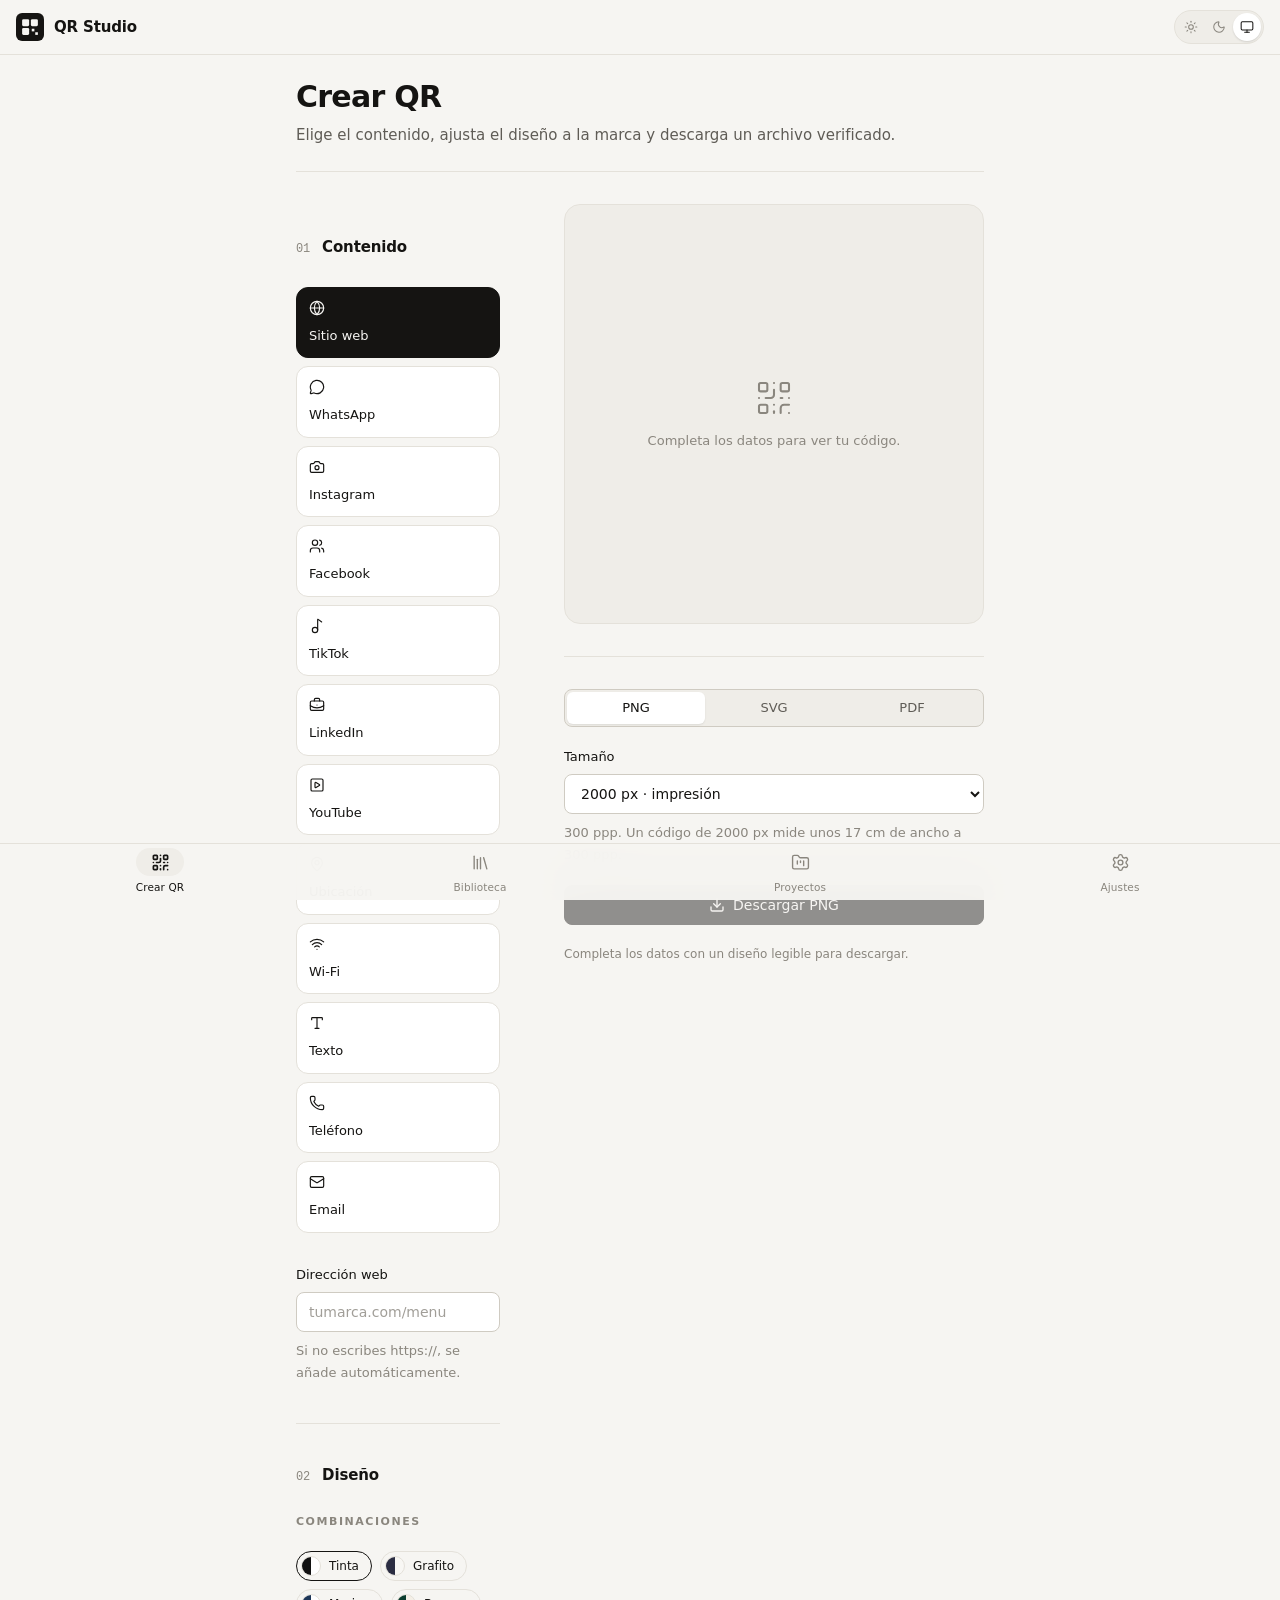
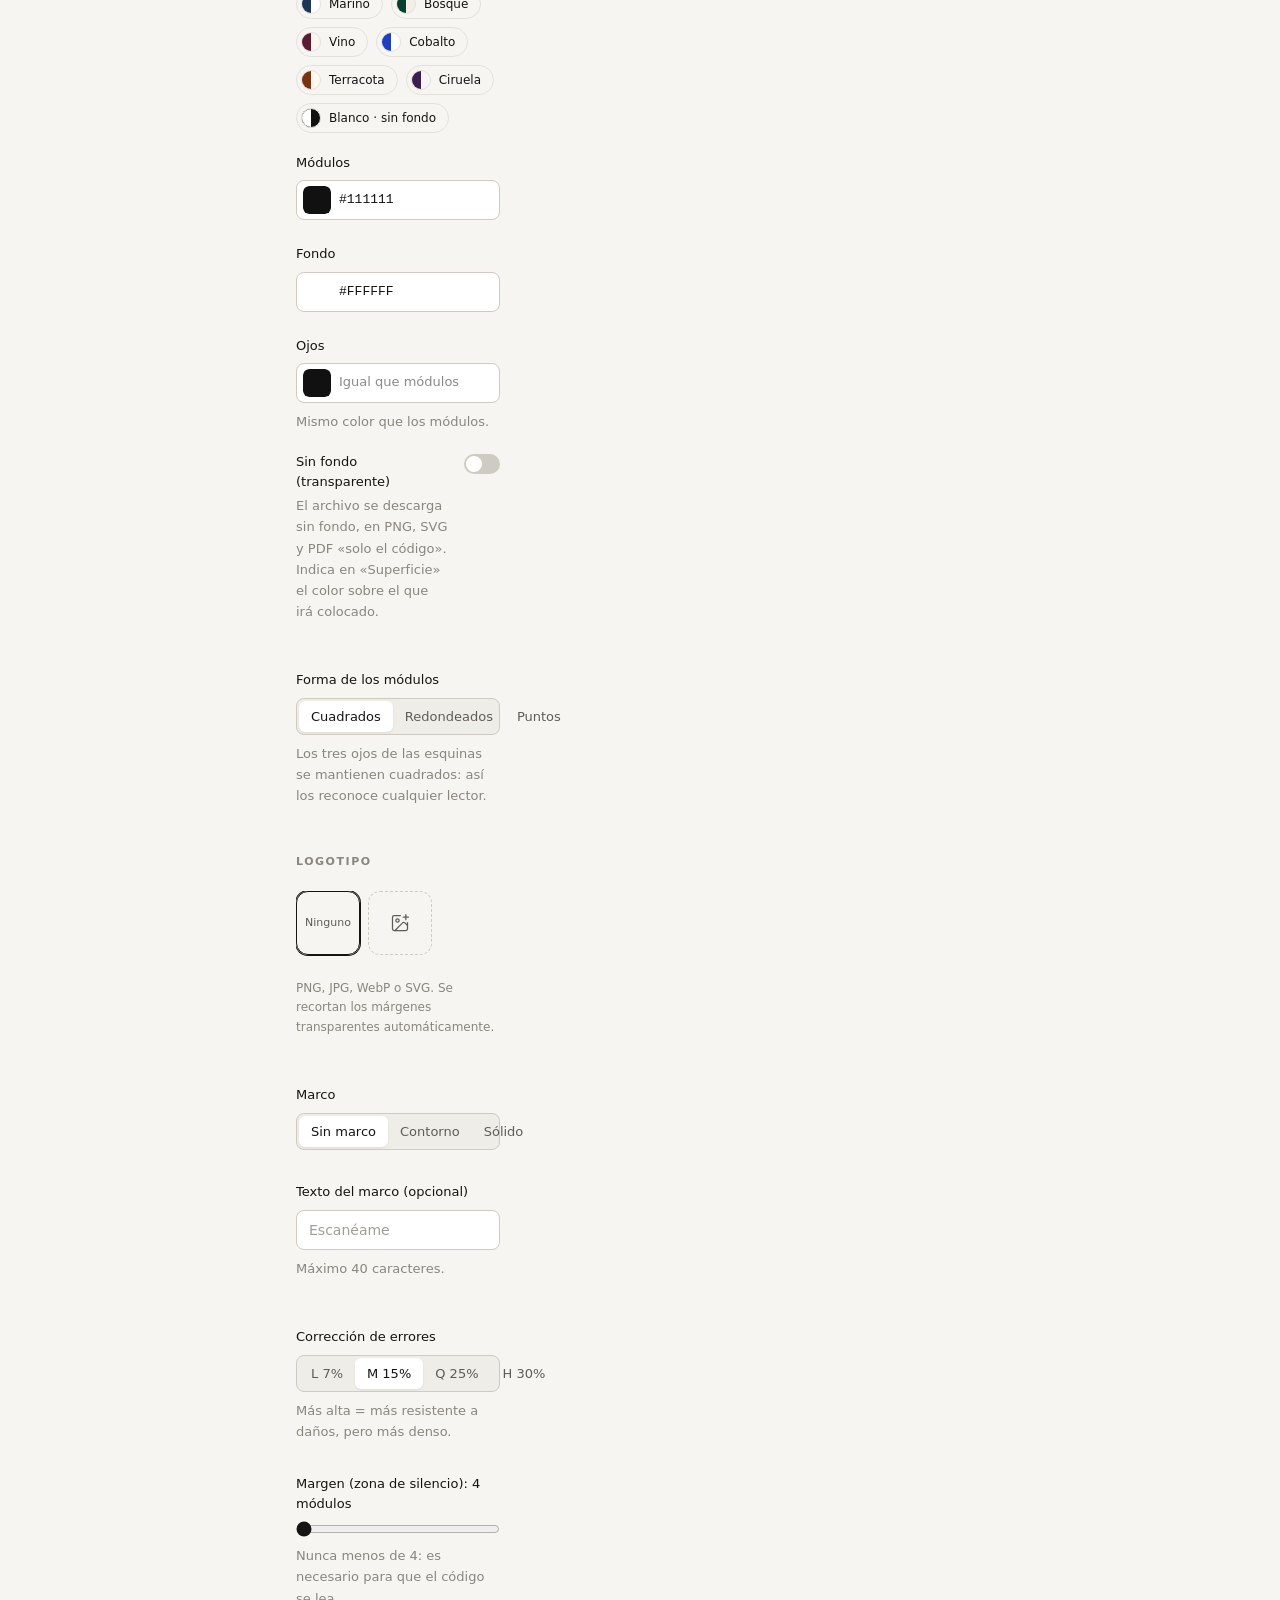
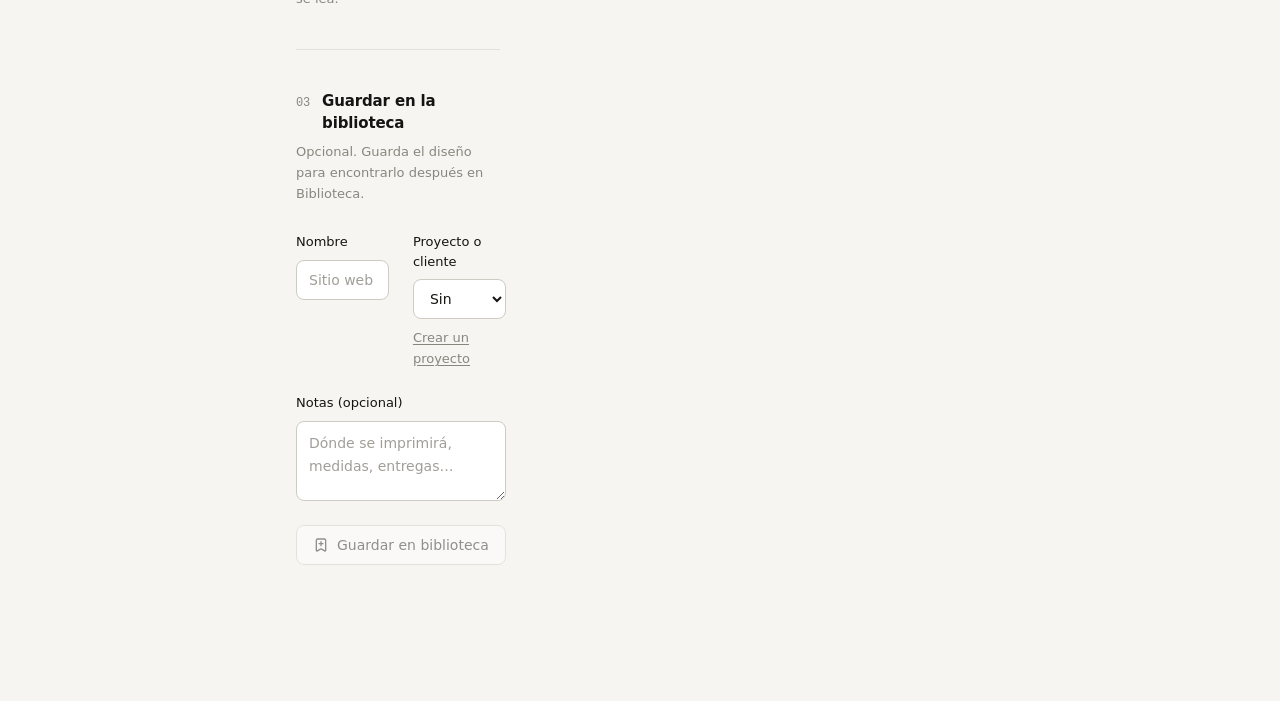
==== commit 0ed05ec4: "App del teléfono: Safari guarda logotipos y copias correctamente; barra inferior opaca Co-Authored-B" ====
--- a/app/index.html
+++ b/app/index.html
@@ -23,13 +23,15 @@
         if (t === 'light' || t === 'dark') document.documentElement.setAttribute('data-theme', t)
       } catch (e) {}
     </script>
-    <script type="module" crossorigin src="./assets/index-D40SHPvm.js"></script>
-    <link rel="stylesheet" crossorigin href="./assets/index-D_9fy-yi.css">
+    <script type="module" crossorigin src="./assets/index-q4RTtWBk.js"></script>
+    <link rel="modulepreload" crossorigin href="./assets/rolldown-runtime-XKyaHtl9.js">
+    <link rel="stylesheet" crossorigin href="./assets/index-DRtiy42S.css">
   </head>
   <body>
     <div id="root"></div>
     <script>
-      if ('serviceWorker' in navigator) addEventListener('load', function () { navigator.serviceWorker.register('./sw.js') })
+      // En las apps nativas los archivos ya vienen dentro de la app: no hace falta.
+      if ('serviceWorker' in navigator && !window.Capacitor) addEventListener('load', function () { navigator.serviceWorker.register('./sw.js') })
     </script>
   </body>
 </html>
--- a/app/assets/index-DRtiy42S.css
+++ b/app/assets/index-DRtiy42S.css
@@ -0,0 +1,2 @@
+/*! tailwindcss v4.3.5 | MIT License | https://tailwindcss.com */
+@layer properties{@supports (((-webkit-hyphens:none)) and (not (margin-trim:block))) or ((-moz-orient:inline) and (not (color:rgb(from red r g b)))){*,:before,:after,::backdrop{--tw-translate-x:0;--tw-translate-y:0;--tw-translate-z:0;--tw-divide-y-reverse:0;--tw-border-style:solid;--tw-leading:initial;--tw-font-weight:initial;--tw-tracking:initial;--tw-shadow:0 0 #0000;--tw-shadow-color:initial;--tw-shadow-alpha:100%;--tw-inset-shadow:0 0 #0000;--tw-inset-shadow-color:initial;--tw-inset-shadow-alpha:100%;--tw-ring-color:initial;--tw-ring-shadow:0 0 #0000;--tw-inset-ring-color:initial;--tw-inset-ring-shadow:0 0 #0000;--tw-ring-inset:initial;--tw-ring-offset-width:0px;--tw-ring-offset-color:#fff;--tw-ring-offset-shadow:0 0 #0000;--tw-outline-style:solid;--tw-backdrop-blur:initial;--tw-backdrop-brightness:initial;--tw-backdrop-contrast:initial;--tw-backdrop-grayscale:initial;--tw-backdrop-hue-rotate:initial;--tw-backdrop-invert:initial;--tw-backdrop-opacity:initial;--tw-backdrop-saturate:initial;--tw-backdrop-sepia:initial;--tw-duration:initial}}}@layer theme{:root,:host{--font-sans:"Segoe UI Variable Text", "Segoe UI", ui-sans-serif, system-ui, -apple-system, sans-serif;--font-mono:"Cascadia Mono", ui-monospace, "SF Mono", Consolas, monospace;--color-black:#000;--color-white:#fff;--spacing:.25rem;--container-sm:24rem;--container-md:28rem;--container-2xl:42rem;--text-xs:.75rem;--text-xs--line-height:calc(1 / .75);--text-sm:.875rem;--text-sm--line-height:calc(1.25 / .875);--text-lg:1.125rem;--text-lg--line-height:calc(1.75 / 1.125);--text-3xl:1.875rem;--text-3xl--line-height:calc(2.25 / 1.875);--text-4xl:2.25rem;--text-4xl--line-height:calc(2.5 / 2.25);--text-5xl:3rem;--text-5xl--line-height:1;--font-weight-normal:400;--font-weight-medium:500;--font-weight-semibold:600;--tracking-wide:.025em;--leading-snug:1.375;--leading-relaxed:1.625;--radius-md:.375rem;--radius-lg:.5rem;--radius-xl:.75rem;--radius-2xl:1rem;--animate-spin:spin 1s linear infinite;--animate-pulse:pulse 2s cubic-bezier(.4, 0, .6, 1) infinite;--blur-xl:24px;--default-transition-duration:.15s;--default-transition-timing-function:cubic-bezier(.4, 0, .2, 1);--default-font-family:var(--font-sans);--default-mono-font-family:var(--font-mono);--font-display:"Segoe UI Variable Display", "Segoe UI", ui-sans-serif, system-ui, -apple-system, sans-serif;--color-canvas:#f6f5f2;--color-surface:#fff;--color-sunken:#efede8;--color-ink:#151412;--color-ink-muted:#5f5c56;--color-ink-subtle:#8a867e;--color-line:#e4e1da;--color-line-strong:#cfcbc2;--color-accent:#2f4bdb;--color-ok:#1f7a4d;--color-ok-soft:#e6f2ec;--color-warn:#96520a;--color-warn-soft:#fbf0e0;--color-danger:#b42318;--color-danger-soft:#fbe9e7}}@layer base{*,:after,:before,::backdrop{box-sizing:border-box;border:0 solid;margin:0;padding:0}::file-selector-button{box-sizing:border-box;border:0 solid;margin:0;padding:0}html,:host{-webkit-text-size-adjust:100%;tab-size:4;line-height:1.5;font-family:var(--default-font-family,-apple-system, BlinkMacSystemFont, "Segoe UI", Roboto, "Helvetica Neue", "Noto Sans", Arial, sans-serif, "Apple Color Emoji", "Segoe UI Emoji", "Segoe UI Symbol", "Noto Color Emoji");font-feature-settings:var(--default-font-feature-settings,normal);font-variation-settings:var(--default-font-variation-settings,normal);-webkit-tap-highlight-color:transparent}hr{height:0;color:inherit;border-top-width:1px}abbr:where([title]){-webkit-text-decoration:underline dotted;text-decoration:underline dotted}h1,h2,h3,h4,h5,h6{font-size:inherit;font-weight:inherit}a{color:inherit;-webkit-text-decoration:inherit;-webkit-text-decoration:inherit;-webkit-text-decoration:inherit;-webkit-text-decoration:inherit;text-decoration:inherit}b,strong{font-weight:bolder}code,kbd,samp,pre{font-family:var(--default-mono-font-family,ui-monospace, SFMono-Regular, Menlo, Monaco, Consolas, "Liberation Mono", "Courier New", monospace);font-feature-settings:var(--default-mono-font-feature-settings,normal);font-variation-settings:var(--default-mono-font-variation-settings,normal);font-size:1em}small{font-size:80%}sub,sup{vertical-align:baseline;font-size:75%;line-height:0;position:relative}sub{bottom:-.25em}sup{top:-.5em}table{text-indent:0;border-color:inherit;border-collapse:collapse}:-moz-focusring:where(:not(iframe)){outline:auto}progress{vertical-align:baseline}summary{display:list-item}ol,ul,menu{list-style:none}img,svg,video,canvas,audio,iframe,embed,object{vertical-align:middle;display:block}img,video{max-width:100%;height:auto}button,input,select,optgroup,textarea{font:inherit;font-feature-settings:inherit;font-variation-settings:inherit;letter-spacing:inherit;color:inherit;opacity:1;background-color:#0000;border-radius:0}::file-selector-button{font:inherit;font-feature-settings:inherit;font-variation-settings:inherit;letter-spacing:inherit;color:inherit;opacity:1;background-color:#0000;border-radius:0}:where(select:is([multiple],[size])) optgroup{font-weight:bolder}:where(select:is([multiple],[size])) optgroup option{padding-inline-start:20px}::file-selector-button{margin-inline-end:4px}::placeholder{opacity:1}@supports (not ((-webkit-appearance:-apple-pay-button))) or (contain-intrinsic-size:1px){::placeholder{color:currentColor}@supports (color:color-mix(in lab, red, red)){::placeholder{color:color-mix(in oklab, currentcolor 50%, transparent)}}}textarea{resize:vertical}::-webkit-search-decoration{-webkit-appearance:none}::-webkit-date-and-time-value{min-height:1lh;text-align:inherit}::-webkit-datetime-edit{display:inline-flex}::-webkit-datetime-edit-fields-wrapper{padding:0}::-webkit-datetime-edit{padding-block:0}::-webkit-datetime-edit-year-field{padding-block:0}::-webkit-datetime-edit-month-field{padding-block:0}::-webkit-datetime-edit-day-field{padding-block:0}::-webkit-datetime-edit-hour-field{padding-block:0}::-webkit-datetime-edit-minute-field{padding-block:0}::-webkit-datetime-edit-second-field{padding-block:0}::-webkit-datetime-edit-millisecond-field{padding-block:0}::-webkit-datetime-edit-meridiem-field{padding-block:0}::-webkit-calendar-picker-indicator{line-height:1}:-moz-ui-invalid{box-shadow:none}button,input:where([type=button],[type=reset],[type=submit]){appearance:button}::file-selector-button{appearance:button}::-webkit-inner-spin-button{height:auto}::-webkit-outer-spin-button{height:auto}[hidden]:where(:not([hidden=until-found])){display:none!important}}@layer components;@layer utilities{.pointer-events-auto{pointer-events:auto}.pointer-events-none{pointer-events:none}.absolute{position:absolute}.fixed{position:fixed}.relative{position:relative}.static{position:static}.sticky{position:sticky}.inset-x-0{inset-inline:0}.inset-x-4{inset-inline:calc(var(--spacing) * 4)}.inset-y-0{inset-block:0}.-top-1{top:calc(var(--spacing) * -1)}.top-0{top:0}.top-0\.5{top:calc(var(--spacing) * .5)}.top-1\/2{top:50%}.top-3{top:calc(var(--spacing) * 3)}.-right-1{right:calc(var(--spacing) * -1)}.right-3{right:calc(var(--spacing) * 3)}.right-4{right:calc(var(--spacing) * 4)}.bottom-0{bottom:0}.bottom-3{bottom:calc(var(--spacing) * 3)}.bottom-4{bottom:calc(var(--spacing) * 4)}.left-0{left:0}.left-1\/2{left:50%}.left-3{left:calc(var(--spacing) * 3)}.z-20{z-index:20}.z-30{z-index:30}.z-50{z-index:50}.col-span-2{grid-column:span 2/span 2}.m-auto{margin:auto}.mx-auto{margin-inline:auto}.mt-0\.5{margin-top:calc(var(--spacing) * .5)}.mt-1{margin-top:var(--spacing)}.mt-1\.5{margin-top:calc(var(--spacing) * 1.5)}.mt-2{margin-top:calc(var(--spacing) * 2)}.mt-3{margin-top:calc(var(--spacing) * 3)}.mt-4{margin-top:calc(var(--spacing) * 4)}.mt-5{margin-top:calc(var(--spacing) * 5)}.mt-6{margin-top:calc(var(--spacing) * 6)}.mt-auto{margin-top:auto}.-mr-2{margin-right:calc(var(--spacing) * -2)}.mb-4{margin-bottom:calc(var(--spacing) * 4)}.mb-7{margin-bottom:calc(var(--spacing) * 7)}.block{display:block}.contents{display:contents}.flex{display:flex}.grid{display:grid}.hidden{display:none}.inline-flex{display:inline-flex}.aspect-square{aspect-ratio:1}.size-3\.5{width:calc(var(--spacing) * 3.5);height:calc(var(--spacing) * 3.5)}.size-4{width:calc(var(--spacing) * 4);height:calc(var(--spacing) * 4)}.size-5{width:calc(var(--spacing) * 5);height:calc(var(--spacing) * 5)}.size-7{width:calc(var(--spacing) * 7);height:calc(var(--spacing) * 7)}.size-10{width:calc(var(--spacing) * 10);height:calc(var(--spacing) * 10)}.size-12{width:calc(var(--spacing) * 12);height:calc(var(--spacing) * 12)}.size-14{width:calc(var(--spacing) * 14);height:calc(var(--spacing) * 14)}.size-16{width:calc(var(--spacing) * 16);height:calc(var(--spacing) * 16)}.size-\[19px\]{width:19px;height:19px}.size-\[88px\]{width:88px;height:88px}.size-full{width:100%;height:100%}.h-2{height:calc(var(--spacing) * 2)}.h-5{height:calc(var(--spacing) * 5)}.h-7{height:calc(var(--spacing) * 7)}.h-8{height:calc(var(--spacing) * 8)}.h-10{height:calc(var(--spacing) * 10)}.h-24{height:calc(var(--spacing) * 24)}.h-full{height:100%}.max-h-\[85vh\]{max-height:85vh}.max-h-full{max-height:100%}.min-h-20{min-height:calc(var(--spacing) * 20)}.min-h-\[56px\]{min-height:56px}.min-h-svh{min-height:100svh}.w-0{width:0}.w-1\/2{width:50%}.w-9{width:calc(var(--spacing) * 9)}.w-12{width:calc(var(--spacing) * 12)}.w-\[calc\(100\%-2rem\)\]{width:calc(100% - 2rem)}.w-full{width:100%}.max-w-2xl{max-width:var(--container-2xl)}.max-w-\[16rem\]{max-width:16rem}.max-w-\[420px\]{max-width:420px}.max-w-\[720px\]{max-width:720px}.max-w-\[1240px\]{max-width:1240px}.max-w-full{max-width:100%}.max-w-md{max-width:var(--container-md)}.max-w-prose{max-width:65ch}.max-w-sm{max-width:var(--container-sm)}.min-w-0{min-width:0}.flex-1{flex:1}.shrink-0{flex-shrink:0}.-translate-x-1\/2{--tw-translate-x:calc(calc(1 / 2 * 100%) * -1);translate:var(--tw-translate-x) var(--tw-translate-y)}.translate-x-0\.5{--tw-translate-x:calc(var(--spacing) * .5);translate:var(--tw-translate-x) var(--tw-translate-y)}.translate-x-4\.5{--tw-translate-x:calc(var(--spacing) * 4.5);translate:var(--tw-translate-x) var(--tw-translate-y)}.-translate-y-1\/2{--tw-translate-y:calc(calc(1 / 2 * 100%) * -1);translate:var(--tw-translate-x) var(--tw-translate-y)}.rotate-180{rotate:180deg}.animate-pulse{animation:var(--animate-pulse)}.animate-spin{animation:var(--animate-spin)}.cursor-not-allowed{cursor:not-allowed}.scroll-mt-20{scroll-margin-top:calc(var(--spacing) * 20)}.grid-cols-2{grid-template-columns:repeat(2,minmax(0,1fr))}.grid-cols-3{grid-template-columns:repeat(3,minmax(0,1fr))}.grid-cols-4{grid-template-columns:repeat(4,minmax(0,1fr))}.grid-cols-\[56px_minmax\(0\,1fr\)\]{grid-template-columns:56px minmax(0,1fr)}.grid-cols-\[110px_minmax\(0\,1fr\)\]{grid-template-columns:110px minmax(0,1fr)}.grid-cols-\[auto_minmax\(0\,1fr\)\]{grid-template-columns:auto minmax(0,1fr)}.grid-cols-\[minmax\(0\,1fr\)\]{grid-template-columns:minmax(0,1fr)}.grid-cols-\[minmax\(0\,1fr\)_auto\]{grid-template-columns:minmax(0,1fr) auto}.grid-cols-\[repeat\(auto-fill\,minmax\(104px\,1fr\)\)\]{grid-template-columns:repeat(auto-fill,minmax(104px,1fr))}.grid-cols-\[repeat\(auto-fill\,minmax\(168px\,1fr\)\)\]{grid-template-columns:repeat(auto-fill,minmax(168px,1fr))}.flex-col{flex-direction:column}.flex-wrap{flex-wrap:wrap}.place-items-center{place-items:center}.content-start{align-content:flex-start}.items-baseline{align-items:baseline}.items-center{align-items:center}.items-end{align-items:flex-end}.items-start{align-items:flex-start}.justify-between{justify-content:space-between}.justify-center{justify-content:center}.justify-end{justify-content:flex-end}.justify-items-center{justify-items:center}.gap-0{gap:0}.gap-1{gap:var(--spacing)}.gap-1\.5{gap:calc(var(--spacing) * 1.5)}.gap-2{gap:calc(var(--spacing) * 2)}.gap-2\.5{gap:calc(var(--spacing) * 2.5)}.gap-3{gap:calc(var(--spacing) * 3)}.gap-4{gap:calc(var(--spacing) * 4)}.gap-5{gap:calc(var(--spacing) * 5)}.gap-6{gap:calc(var(--spacing) * 6)}.gap-8{gap:calc(var(--spacing) * 8)}.gap-10{gap:calc(var(--spacing) * 10)}.gap-12{gap:calc(var(--spacing) * 12)}.gap-\[3px\]{gap:3px}.gap-px{gap:1px}.gap-x-2{column-gap:calc(var(--spacing) * 2)}.gap-x-4{column-gap:calc(var(--spacing) * 4)}.gap-x-5{column-gap:calc(var(--spacing) * 5)}.gap-x-6{column-gap:calc(var(--spacing) * 6)}.gap-x-8{column-gap:calc(var(--spacing) * 8)}.gap-y-1{row-gap:var(--spacing)}.gap-y-3{row-gap:calc(var(--spacing) * 3)}.gap-y-4{row-gap:calc(var(--spacing) * 4)}.gap-y-6{row-gap:calc(var(--spacing) * 6)}.gap-y-8{row-gap:calc(var(--spacing) * 8)}:where(.divide-y>:not(:last-child)){--tw-divide-y-reverse:0;border-bottom-style:var(--tw-border-style);border-top-style:var(--tw-border-style);border-top-width:calc(1px * var(--tw-divide-y-reverse));border-bottom-width:calc(1px * calc(1 - var(--tw-divide-y-reverse)))}:where(.divide-line>:not(:last-child)){border-color:var(--color-line)}.truncate{text-overflow:ellipsis;white-space:nowrap;overflow:hidden}.overflow-hidden{overflow:hidden}.overflow-x-auto{overflow-x:auto}.overflow-y-auto{overflow-y:auto}.rounded{border-radius:.25rem}.rounded-2xl{border-radius:var(--radius-2xl)}.rounded-full{border-radius:2147483647px}.rounded-lg{border-radius:var(--radius-lg)}.rounded-md{border-radius:var(--radius-md)}.rounded-xl{border-radius:var(--radius-xl)}.rounded-t-\[2px\]{border-top-left-radius:2px;border-top-right-radius:2px}.border{border-style:var(--tw-border-style);border-width:1px}.border-2{border-style:var(--tw-border-style);border-width:2px}.border-y{border-block-style:var(--tw-border-style);border-block-width:1px}.border-t{border-top-style:var(--tw-border-style);border-top-width:1px}.border-b{border-bottom-style:var(--tw-border-style);border-bottom-width:1px}.border-dashed{--tw-border-style:dashed;border-style:dashed}.border-canvas{border-color:var(--color-canvas)}.border-danger{border-color:var(--color-danger)}.border-danger\/30{border-color:#b423184d}@supports (color:color-mix(in lab, red, red)){.border-danger\/30{border-color:color-mix(in oklab, var(--color-danger) 30%, transparent)}}.border-ink{border-color:var(--color-ink)}.border-line{border-color:var(--color-line)}.border-line-strong{border-color:var(--color-line-strong)}.border-transparent{border-color:#0000}.bg-black\/45{background-color:#00000073}@supports (color:color-mix(in lab, red, red)){.bg-black\/45{background-color:color-mix(in oklab, var(--color-black) 45%, transparent)}}.bg-canvas{background-color:var(--color-canvas)}.bg-canvas\/90{background-color:#f6f5f2e6}@supports (color:color-mix(in lab, red, red)){.bg-canvas\/90{background-color:color-mix(in oklab, var(--color-canvas) 90%, transparent)}}.bg-danger-soft{background-color:var(--color-danger-soft)}.bg-ink{background-color:var(--color-ink)}.bg-ink\/80{background-color:#151412cc}@supports (color:color-mix(in lab, red, red)){.bg-ink\/80{background-color:color-mix(in oklab, var(--color-ink) 80%, transparent)}}.bg-line{background-color:var(--color-line)}.bg-line-strong{background-color:var(--color-line-strong)}.bg-ok{background-color:var(--color-ok)}.bg-ok-soft{background-color:var(--color-ok-soft)}.bg-sunken{background-color:var(--color-sunken)}.bg-surface{background-color:var(--color-surface)}.bg-transparent{background-color:#0000}.bg-warn{background-color:var(--color-warn)}.bg-warn-soft{background-color:var(--color-warn-soft)}.bg-white{background-color:var(--color-white)}.fill-canvas{fill:var(--color-canvas)}.fill-ink{fill:var(--color-ink)}.object-contain{object-fit:contain}.p-0{padding:0}.p-0\.5{padding:calc(var(--spacing) * .5)}.p-1{padding:var(--spacing)}.p-1\.5{padding:calc(var(--spacing) * 1.5)}.p-2{padding:calc(var(--spacing) * 2)}.p-8{padding:calc(var(--spacing) * 8)}.px-1{padding-inline:var(--spacing)}.px-1\.5{padding-inline:calc(var(--spacing) * 1.5)}.px-2\.5{padding-inline:calc(var(--spacing) * 2.5)}.px-3{padding-inline:calc(var(--spacing) * 3)}.px-3\.5{padding-inline:calc(var(--spacing) * 3.5)}.px-4{padding-inline:calc(var(--spacing) * 4)}.px-5{padding-inline:calc(var(--spacing) * 5)}.px-6{padding-inline:calc(var(--spacing) * 6)}.py-0\.5{padding-block:calc(var(--spacing) * .5)}.py-1{padding-block:var(--spacing)}.py-1\.5{padding-block:calc(var(--spacing) * 1.5)}.py-2{padding-block:calc(var(--spacing) * 2)}.py-2\.5{padding-block:calc(var(--spacing) * 2.5)}.py-3{padding-block:calc(var(--spacing) * 3)}.py-3\.5{padding-block:calc(var(--spacing) * 3.5)}.py-4{padding-block:calc(var(--spacing) * 4)}.py-8{padding-block:calc(var(--spacing) * 8)}.py-10{padding-block:calc(var(--spacing) * 10)}.py-16{padding-block:calc(var(--spacing) * 16)}.pt-5{padding-top:calc(var(--spacing) * 5)}.pt-6{padding-top:calc(var(--spacing) * 6)}.pt-8{padding-top:calc(var(--spacing) * 8)}.pr-1{padding-right:var(--spacing)}.pr-3{padding-right:calc(var(--spacing) * 3)}.pr-8{padding-right:calc(var(--spacing) * 8)}.pb-1{padding-bottom:var(--spacing)}.pb-2{padding-bottom:calc(var(--spacing) * 2)}.pb-5{padding-bottom:calc(var(--spacing) * 5)}.pb-6{padding-bottom:calc(var(--spacing) * 6)}.pl-1{padding-left:var(--spacing)}.pl-1\.5{padding-left:calc(var(--spacing) * 1.5)}.pl-9{padding-left:calc(var(--spacing) * 9)}.text-center{text-align:center}.text-left{text-align:left}.text-right{text-align:right}.font-display{font-family:var(--font-display)}.font-mono{font-family:var(--font-mono)}.text-3xl{font-size:var(--text-3xl);line-height:var(--tw-leading,var(--text-3xl--line-height))}.text-4xl{font-size:var(--text-4xl);line-height:var(--tw-leading,var(--text-4xl--line-height))}.text-5xl{font-size:var(--text-5xl);line-height:var(--tw-leading,var(--text-5xl--line-height))}.text-lg{font-size:var(--text-lg);line-height:var(--tw-leading,var(--text-lg--line-height))}.text-sm{font-size:var(--text-sm);line-height:var(--tw-leading,var(--text-sm--line-height))}.text-xs{font-size:var(--text-xs);line-height:var(--tw-leading,var(--text-xs--line-height))}.text-\[10\.5px\]{font-size:10.5px}.text-\[11px\]{font-size:11px}.text-\[12px\]{font-size:12px}.text-\[13px\]{font-size:13px}.text-\[14px\]{font-size:14px}.text-\[15px\]{font-size:15px}.leading-relaxed{--tw-leading:var(--leading-relaxed);line-height:var(--leading-relaxed)}.leading-snug{--tw-leading:var(--leading-snug);line-height:var(--leading-snug)}.font-medium{--tw-font-weight:var(--font-weight-medium);font-weight:var(--font-weight-medium)}.font-normal{--tw-font-weight:var(--font-weight-normal);font-weight:var(--font-weight-normal)}.font-semibold{--tw-font-weight:var(--font-weight-semibold);font-weight:var(--font-weight-semibold)}.tracking-\[-0\.01em\]{--tw-tracking:-.01em;letter-spacing:-.01em}.tracking-\[-0\.03em\]{--tw-tracking:-.03em;letter-spacing:-.03em}.tracking-\[-0\.015em\]{--tw-tracking:-.015em;letter-spacing:-.015em}.tracking-\[-0\.025em\]{--tw-tracking:-.025em;letter-spacing:-.025em}.tracking-\[0\.01em\]{--tw-tracking:.01em;letter-spacing:.01em}.tracking-\[0\.14em\]{--tw-tracking:.14em;letter-spacing:.14em}.tracking-wide{--tw-tracking:var(--tracking-wide);letter-spacing:var(--tracking-wide)}.text-balance{text-wrap:balance}.text-pretty{text-wrap:pretty}.break-all{word-break:break-all}.whitespace-nowrap{white-space:nowrap}.text-canvas{color:var(--color-canvas)}.text-danger{color:var(--color-danger)}.text-ink{color:var(--color-ink)}.text-ink-muted{color:var(--color-ink-muted)}.text-ink-subtle{color:var(--color-ink-subtle)}.text-ok{color:var(--color-ok)}.text-warn{color:var(--color-warn)}.text-white{color:var(--color-white)}.uppercase{text-transform:uppercase}.underline{text-decoration-line:underline}.underline-offset-2{text-underline-offset:2px}.opacity-30{opacity:.3}.opacity-40{opacity:.4}.opacity-60{opacity:.6}.shadow-\[0_1px_2px_rgb\(0_0_0\/0\.08\)\]{--tw-shadow:0 1px 2px var(--tw-shadow-color,#00000014);box-shadow:var(--tw-inset-shadow), var(--tw-inset-ring-shadow), var(--tw-ring-offset-shadow), var(--tw-ring-shadow), var(--tw-shadow)}.shadow-\[0_1px_2px_rgb\(0_0_0\/0\.12\)\]{--tw-shadow:0 1px 2px var(--tw-shadow-color,#0000001f);box-shadow:var(--tw-inset-shadow), var(--tw-inset-ring-shadow), var(--tw-ring-offset-shadow), var(--tw-ring-shadow), var(--tw-shadow)}.shadow-\[0_8px_24px_rgb\(0_0_0\/0\.12\)\]{--tw-shadow:0 8px 24px var(--tw-shadow-color,#0000001f);box-shadow:var(--tw-inset-shadow), var(--tw-inset-ring-shadow), var(--tw-ring-offset-shadow), var(--tw-ring-shadow), var(--tw-shadow)}.shadow-\[0_8px_24px_rgba\(0\,0\,0\,0\.18\)\]{--tw-shadow:0 8px 24px var(--tw-shadow-color,#0000002e);box-shadow:var(--tw-inset-shadow), var(--tw-inset-ring-shadow), var(--tw-ring-offset-shadow), var(--tw-ring-shadow), var(--tw-shadow)}.shadow-\[0_24px_60px_rgb\(0_0_0\/0\.18\)\]{--tw-shadow:0 24px 60px var(--tw-shadow-color,#0000002e);box-shadow:var(--tw-inset-shadow), var(--tw-inset-ring-shadow), var(--tw-ring-offset-shadow), var(--tw-ring-shadow), var(--tw-shadow)}.ring-1{--tw-ring-shadow:var(--tw-ring-inset, ) 0 0 0 calc(1px + var(--tw-ring-offset-width)) var(--tw-ring-color,currentcolor);box-shadow:var(--tw-inset-shadow), var(--tw-inset-ring-shadow), var(--tw-ring-offset-shadow), var(--tw-ring-shadow), var(--tw-shadow)}.ring-ink{--tw-ring-color:var(--color-ink)}.outline{outline-style:var(--tw-outline-style);outline-width:1px}.backdrop-blur{--tw-backdrop-blur:blur(8px);-webkit-backdrop-filter:var(--tw-backdrop-blur, ) var(--tw-backdrop-brightness, ) var(--tw-backdrop-contrast, ) var(--tw-backdrop-grayscale, ) var(--tw-backdrop-hue-rotate, ) var(--tw-backdrop-invert, ) var(--tw-backdrop-opacity, ) var(--tw-backdrop-saturate, ) var(--tw-backdrop-sepia, );backdrop-filter:var(--tw-backdrop-blur, ) var(--tw-backdrop-brightness, ) var(--tw-backdrop-contrast, ) var(--tw-backdrop-grayscale, ) var(--tw-backdrop-hue-rotate, ) var(--tw-backdrop-invert, ) var(--tw-backdrop-opacity, ) var(--tw-backdrop-saturate, ) var(--tw-backdrop-sepia, )}.transition{transition-property:color,background-color,border-color,outline-color,text-decoration-color,fill,stroke,--tw-gradient-from,--tw-gradient-via,--tw-gradient-to,opacity,box-shadow,transform,translate,scale,rotate,filter,-webkit-backdrop-filter,backdrop-filter,display,content-visibility,overlay,pointer-events;transition-timing-function:var(--tw-ease,var(--default-transition-timing-function));transition-duration:var(--tw-duration,var(--default-transition-duration))}.transition-colors{transition-property:color,background-color,border-color,outline-color,text-decoration-color,fill,stroke,--tw-gradient-from,--tw-gradient-via,--tw-gradient-to;transition-timing-function:var(--tw-ease,var(--default-transition-timing-function));transition-duration:var(--tw-duration,var(--default-transition-duration))}.transition-opacity{transition-property:opacity;transition-timing-function:var(--tw-ease,var(--default-transition-timing-function));transition-duration:var(--tw-duration,var(--default-transition-duration))}.transition-transform{transition-property:transform,translate,scale,rotate;transition-timing-function:var(--tw-ease,var(--default-transition-timing-function));transition-duration:var(--tw-duration,var(--default-transition-duration))}.duration-200{--tw-duration:.2s;transition-duration:.2s}.outline-none{--tw-outline-style:none;outline-style:none}@media (hover:hover){:is(:where(.group):hover .group-hover\:underline){text-decoration-line:underline}:is(:where(.group):hover .group-hover\:underline-offset-2){text-underline-offset:2px}}.placeholder\:font-sans::placeholder{font-family:var(--font-sans)}.placeholder\:text-ink-subtle\/80::placeholder{color:#8a867ecc}@supports (color:color-mix(in lab, red, red)){.placeholder\:text-ink-subtle\/80::placeholder{color:color-mix(in oklab, var(--color-ink-subtle) 80%, transparent)}}.placeholder\:normal-case::placeholder{text-transform:none}.backdrop\:bg-ink\/40::backdrop{background-color:#15141266}@supports (color:color-mix(in lab, red, red)){.backdrop\:bg-ink\/40::backdrop{background-color:color-mix(in oklab, var(--color-ink) 40%, transparent)}}.backdrop\:backdrop-blur-\[2px\]::backdrop{--tw-backdrop-blur:blur(2px);-webkit-backdrop-filter:var(--tw-backdrop-blur, ) var(--tw-backdrop-brightness, ) var(--tw-backdrop-contrast, ) var(--tw-backdrop-grayscale, ) var(--tw-backdrop-hue-rotate, ) var(--tw-backdrop-invert, ) var(--tw-backdrop-opacity, ) var(--tw-backdrop-saturate, ) var(--tw-backdrop-sepia, );backdrop-filter:var(--tw-backdrop-blur, ) var(--tw-backdrop-brightness, ) var(--tw-backdrop-contrast, ) var(--tw-backdrop-grayscale, ) var(--tw-backdrop-hue-rotate, ) var(--tw-backdrop-invert, ) var(--tw-backdrop-opacity, ) var(--tw-backdrop-saturate, ) var(--tw-backdrop-sepia, )}.first\:pt-8:first-child{padding-top:calc(var(--spacing) * 8)}.last\:border-b-0:last-child{border-bottom-style:var(--tw-border-style);border-bottom-width:0}.focus-within\:border-accent:focus-within{border-color:var(--color-accent)}.focus-within\:ring-2:focus-within{--tw-ring-shadow:var(--tw-ring-inset, ) 0 0 0 calc(2px + var(--tw-ring-offset-width)) var(--tw-ring-color,currentcolor);box-shadow:var(--tw-inset-shadow), var(--tw-inset-ring-shadow), var(--tw-ring-offset-shadow), var(--tw-ring-shadow), var(--tw-shadow)}.focus-within\:ring-accent\/30:focus-within{--tw-ring-color:#2f4bdb4d}@supports (color:color-mix(in lab, red, red)){.focus-within\:ring-accent\/30:focus-within{--tw-ring-color:color-mix(in oklab, var(--color-accent) 30%, transparent)}}@media (hover:hover){.hover\:border-danger:hover{border-color:var(--color-danger)}.hover\:border-ink-subtle:hover{border-color:var(--color-ink-subtle)}.hover\:border-line-strong:hover{border-color:var(--color-line-strong)}.hover\:bg-ink\/85:hover{background-color:#151412d9}@supports (color:color-mix(in lab, red, red)){.hover\:bg-ink\/85:hover{background-color:color-mix(in oklab, var(--color-ink) 85%, transparent)}}.hover\:bg-sunken:hover{background-color:var(--color-sunken)}.hover\:bg-surface:hover{background-color:var(--color-surface)}.hover\:text-ink:hover{color:var(--color-ink)}.hover\:text-ink-muted:hover{color:var(--color-ink-muted)}}.focus\:border-accent:focus{border-color:var(--color-accent)}.focus\:ring-2:focus{--tw-ring-shadow:var(--tw-ring-inset, ) 0 0 0 calc(2px + var(--tw-ring-offset-width)) var(--tw-ring-color,currentcolor);box-shadow:var(--tw-inset-shadow), var(--tw-inset-ring-shadow), var(--tw-ring-offset-shadow), var(--tw-ring-shadow), var(--tw-shadow)}.focus\:ring-accent\/30:focus{--tw-ring-color:#2f4bdb4d}@supports (color:color-mix(in lab, red, red)){.focus\:ring-accent\/30:focus{--tw-ring-color:color-mix(in oklab, var(--color-accent) 30%, transparent)}}.focus\:outline-none:focus{--tw-outline-style:none;outline-style:none}.focus-visible\:outline-2:focus-visible{outline-style:var(--tw-outline-style);outline-width:2px}.focus-visible\:outline-offset-1:focus-visible{outline-offset:1px}.focus-visible\:outline-offset-2:focus-visible{outline-offset:2px}.focus-visible\:outline-accent:focus-visible{outline-color:var(--color-accent)}.disabled\:cursor-not-allowed:disabled{cursor:not-allowed}.disabled\:opacity-45:disabled{opacity:.45}.disabled\:opacity-50:disabled{opacity:.5}@supports ((-webkit-backdrop-filter:var(--tw)) or (backdrop-filter:var(--tw))){.supports-\[backdrop-filter\]\:bg-canvas\/95{background-color:#f6f5f2f2}@supports (color:color-mix(in lab, red, red)){.supports-\[backdrop-filter\]\:bg-canvas\/95{background-color:color-mix(in oklab, var(--color-canvas) 95%, transparent)}}.supports-\[backdrop-filter\]\:backdrop-blur-xl{--tw-backdrop-blur:blur(var(--blur-xl));-webkit-backdrop-filter:var(--tw-backdrop-blur, ) var(--tw-backdrop-brightness, ) var(--tw-backdrop-contrast, ) var(--tw-backdrop-grayscale, ) var(--tw-backdrop-hue-rotate, ) var(--tw-backdrop-invert, ) var(--tw-backdrop-opacity, ) var(--tw-backdrop-saturate, ) var(--tw-backdrop-sepia, );backdrop-filter:var(--tw-backdrop-blur, ) var(--tw-backdrop-brightness, ) var(--tw-backdrop-contrast, ) var(--tw-backdrop-grayscale, ) var(--tw-backdrop-hue-rotate, ) var(--tw-backdrop-invert, ) var(--tw-backdrop-opacity, ) var(--tw-backdrop-saturate, ) var(--tw-backdrop-sepia, )}}@media (width>=40rem){.sm\:inset-x-auto{inset-inline:auto}.sm\:right-6{right:calc(var(--spacing) * 6)}.sm\:col-span-1{grid-column:span 1/span 1}.sm\:grid-cols-2{grid-template-columns:repeat(2,minmax(0,1fr))}.sm\:grid-cols-3{grid-template-columns:repeat(3,minmax(0,1fr))}.sm\:grid-cols-\[1fr_auto_auto\]{grid-template-columns:1fr auto auto}.sm\:grid-cols-\[56px_minmax\(0\,1fr\)_auto\]{grid-template-columns:56px minmax(0,1fr) auto}.sm\:grid-cols-\[minmax\(0\,1fr\)_auto\]{grid-template-columns:minmax(0,1fr) auto}.sm\:grid-cols-\[minmax\(0\,240px\)_minmax\(0\,1fr\)_64px\]{grid-template-columns:minmax(0,240px) minmax(0,1fr) 64px}.sm\:flex-col{flex-direction:column}.sm\:items-center{align-items:center}.sm\:items-end{align-items:flex-end}.sm\:gap-1\.5{gap:calc(var(--spacing) * 1.5)}.sm\:gap-6{gap:calc(var(--spacing) * 6)}.sm\:px-8{padding-inline:calc(var(--spacing) * 8)}}@media (width>=64rem){.lg\:sticky{position:sticky}.lg\:top-8{top:calc(var(--spacing) * 8)}.lg\:block{display:block}.lg\:flex{display:flex}.lg\:grid{display:grid}.lg\:hidden{display:none}.lg\:h-svh{height:100svh}.lg\:w-40{width:calc(var(--spacing) * 40)}.lg\:w-52{width:calc(var(--spacing) * 52)}.lg\:grid-cols-\[232px_minmax\(0\,1fr\)\]{grid-template-columns:232px minmax(0,1fr)}.lg\:grid-cols-\[380px_minmax\(0\,1fr\)\]{grid-template-columns:380px minmax(0,1fr)}.lg\:grid-cols-\[minmax\(0\,1fr\)_360px\]{grid-template-columns:minmax(0,1fr) 360px}.lg\:grid-cols-\[minmax\(0\,1fr\)_auto_auto_auto\]{grid-template-columns:minmax(0,1fr) auto auto auto}.lg\:flex-col{flex-direction:column}.lg\:items-center{align-items:center}.lg\:gap-0\.5{gap:calc(var(--spacing) * .5)}.lg\:gap-14{gap:calc(var(--spacing) * 14)}.lg\:self-start{align-self:flex-start}.lg\:overflow-visible{overflow:visible}.lg\:border-r{border-right-style:var(--tw-border-style);border-right-width:1px}.lg\:border-b-0{border-bottom-style:var(--tw-border-style);border-bottom-width:0}.lg\:bg-canvas{background-color:var(--color-canvas)}.lg\:px-3{padding-inline:calc(var(--spacing) * 3)}.lg\:px-5{padding-inline:calc(var(--spacing) * 5)}.lg\:px-10{padding-inline:calc(var(--spacing) * 10)}.lg\:py-10{padding-block:calc(var(--spacing) * 10)}.lg\:pt-6{padding-top:calc(var(--spacing) * 6)}.lg\:pb-0{padding-bottom:0}.lg\:pb-8{padding-bottom:calc(var(--spacing) * 8)}}@media (width>=80rem){.xl\:grid-cols-\[420px_minmax\(0\,1fr\)\]{grid-template-columns:420px minmax(0,1fr)}.xl\:grid-cols-\[minmax\(0\,1fr\)_420px\]{grid-template-columns:minmax(0,1fr) 420px}.xl\:gap-16{gap:calc(var(--spacing) * 16)}}.\[\&_svg\]\:size-full svg{width:100%;height:100%}}:root{--lightningcss-light:initial;--lightningcss-dark: ;color-scheme:light}@media (prefers-color-scheme:dark){:root:not([data-theme=light]){--lightningcss-light: ;--lightningcss-dark:initial;color-scheme:dark;--color-canvas:#121211;--color-surface:#1a1a18;--color-sunken:#0d0d0c;--color-ink:#f2f0eb;--color-ink-muted:#b3afa6;--color-ink-subtle:#827e76;--color-line:#2c2b28;--color-line-strong:#3d3b37;--color-accent:#8ea2ff;--color-accent-ink:#0d1440;--color-ok:#5cc68f;--color-ok-soft:#12271c;--color-warn:#f0a94a;--color-warn-soft:#2b1e0c;--color-danger:#f1776c;--color-danger-soft:#2d1311}}:root[data-theme=dark]{--lightningcss-light: ;--lightningcss-dark:initial;color-scheme:dark;--color-canvas:#121211;--color-surface:#1a1a18;--color-sunken:#0d0d0c;--color-ink:#f2f0eb;--color-ink-muted:#b3afa6;--color-ink-subtle:#827e76;--color-line:#2c2b28;--color-line-strong:#3d3b37;--color-accent:#8ea2ff;--color-accent-ink:#0d1440;--color-ok:#5cc68f;--color-ok-soft:#12271c;--color-warn:#f0a94a;--color-warn-soft:#2b1e0c;--color-danger:#f1776c;--color-danger-soft:#2d1311}html{background:var(--color-canvas);color:var(--color-ink);font-family:var(--font-sans);-webkit-font-smoothing:antialiased;text-rendering:optimizelegibility}.checkerboard{background-color:#fff;background-image:linear-gradient(45deg,#ece9e3 25%,#0000 25%),linear-gradient(-45deg,#ece9e3 25%,#0000 25%),linear-gradient(45deg,#0000 75%,#ece9e3 75%),linear-gradient(-45deg,#0000 75%,#ece9e3 75%);background-position:0 0,0 8px,8px -8px,-8px 0;background-size:16px 16px}.qr-svg svg{width:100%;height:auto;display:block}input[type=color]{appearance:none;cursor:pointer;background:0 0;border:none;padding:0}input[type=color]::-webkit-color-swatch-wrapper{padding:0}input[type=color]::-webkit-color-swatch{border:none;border-radius:6px}input[type=color]::-moz-color-swatch{border:none;border-radius:6px}input[type=range]{accent-color:var(--color-ink)}@media (prefers-reduced-motion:reduce){*,:before,:after{transition-duration:.01ms!important;animation-duration:.01ms!important}}@property --tw-translate-x{syntax:"*";inherits:false;initial-value:0}@property --tw-translate-y{syntax:"*";inherits:false;initial-value:0}@property --tw-translate-z{syntax:"*";inherits:false;initial-value:0}@property --tw-divide-y-reverse{syntax:"*";inherits:false;initial-value:0}@property --tw-border-style{syntax:"*";inherits:false;initial-value:solid}@property --tw-leading{syntax:"*";inherits:false}@property --tw-font-weight{syntax:"*";inherits:false}@property --tw-tracking{syntax:"*";inherits:false}@property --tw-shadow{syntax:"*";inherits:false;initial-value:0 0 #0000}@property --tw-shadow-color{syntax:"*";inherits:false}@property --tw-shadow-alpha{syntax:"<percentage>";inherits:false;initial-value:100%}@property --tw-inset-shadow{syntax:"*";inherits:false;initial-value:0 0 #0000}@property --tw-inset-shadow-color{syntax:"*";inherits:false}@property --tw-inset-shadow-alpha{syntax:"<percentage>";inherits:false;initial-value:100%}@property --tw-ring-color{syntax:"*";inherits:false}@property --tw-ring-shadow{syntax:"*";inherits:false;initial-value:0 0 #0000}@property --tw-inset-ring-color{syntax:"*";inherits:false}@property --tw-inset-ring-shadow{syntax:"*";inherits:false;initial-value:0 0 #0000}@property --tw-ring-inset{syntax:"*";inherits:false}@property --tw-ring-offset-width{syntax:"<length>";inherits:false;initial-value:0}@property --tw-ring-offset-color{syntax:"*";inherits:false;initial-value:#fff}@property --tw-ring-offset-shadow{syntax:"*";inherits:false;initial-value:0 0 #0000}@property --tw-outline-style{syntax:"*";inherits:false;initial-value:solid}@property --tw-backdrop-blur{syntax:"*";inherits:false}@property --tw-backdrop-brightness{syntax:"*";inherits:false}@property --tw-backdrop-contrast{syntax:"*";inherits:false}@property --tw-backdrop-grayscale{syntax:"*";inherits:false}@property --tw-backdrop-hue-rotate{syntax:"*";inherits:false}@property --tw-backdrop-invert{syntax:"*";inherits:false}@property --tw-backdrop-opacity{syntax:"*";inherits:false}@property --tw-backdrop-saturate{syntax:"*";inherits:false}@property --tw-backdrop-sepia{syntax:"*";inherits:false}@property --tw-duration{syntax:"*";inherits:false}@keyframes spin{to{transform:rotate(360deg)}}@keyframes pulse{50%{opacity:.5}}
